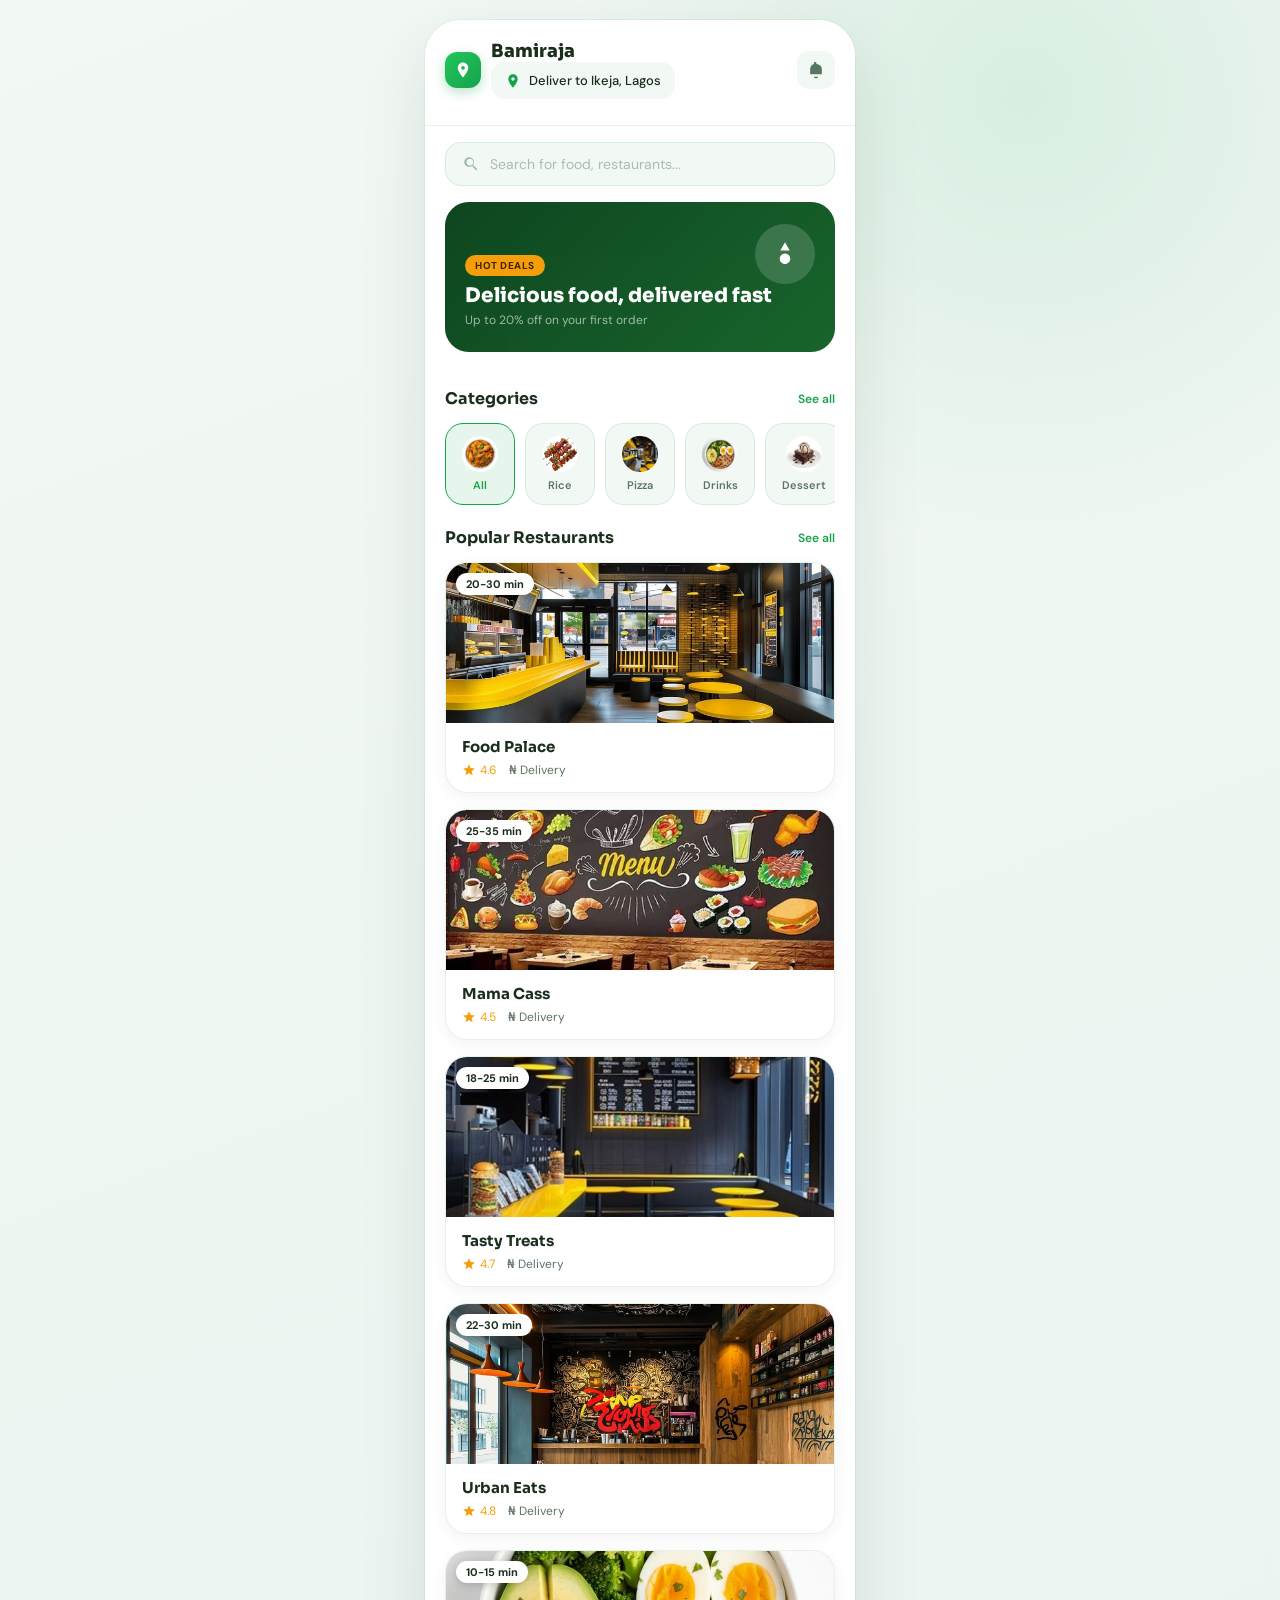
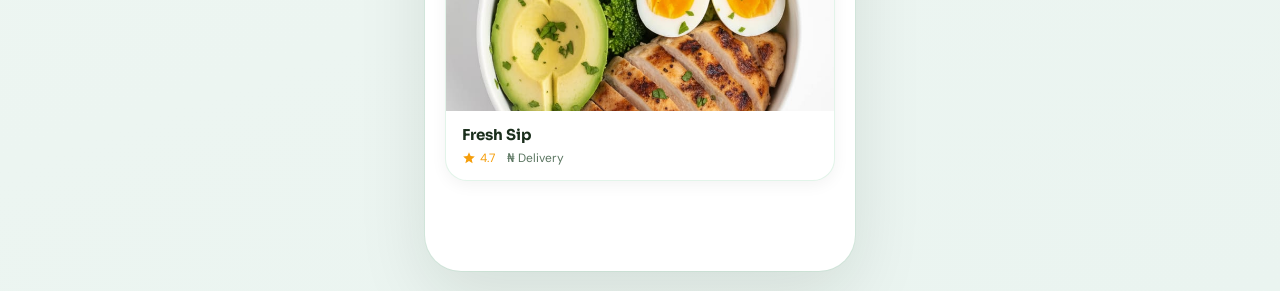
==== index.html @ b1824834 "Fix GitHub Pages setup" ====
﻿<!DOCTYPE html>
<html lang="en">
<head>
    <meta charset="UTF-8">
    <meta name="viewport" content="width=device-width, initial-scale=1.0">
    <title>Bamiraja - Delicious Food, Delivered Fast</title>
    <link href="https://fonts.googleapis.com/css2?family=DM+Sans:wght@400;500;700&family=Sora:wght@600;700;800&family=Material+Icons+Outlined&display=swap" rel="stylesheet">
    <link rel="stylesheet" href="customer.css">
</head>
<body>
    <div id="app-shell">

        <div id="page-home" class="page active">
            <header class="app-header">
                <div class="header-top">
                    <div class="header-logo">
                        <div class="logo-mark">
                            <svg viewBox="0 0 24 24" xmlns="http://www.w3.org/2000/svg"><path d="M12 2C8.13 2 5 5.13 5 9c0 5.25 7 13 7 13s7-7.75 7-13c0-3.87-3.13-7-7-7zm0 9.5c-1.38 0-2.5-1.12-2.5-2.5s1.12-2.5 2.5-2.5 2.5 1.12 2.5 2.5-1.12 2.5-2.5 2.5z"/></svg>
                        </div>
                        <div>
                            <div class="logo-name">Bamiraja</div>
                            <div class="location-bar">
                                <svg viewBox="0 0 24 24" xmlns="http://www.w3.org/2000/svg"><path d="M12 2C8.13 2 5 5.13 5 9c0 5.25 7 13 7 13s7-7.75 7-13c0-3.87-3.13-7-7-7zm0 9.5c-1.38 0-2.5-1.12-2.5-2.5s1.12-2.5 2.5-2.5 2.5 1.12 2.5 2.5-1.12 2.5-2.5 2.5z"/></svg>
                                <span>Deliver to Ikeja, Lagos</span>
                            </div>
                        </div>
                    </div>
                    <div class="header-actions">
                        <button class="icon-btn" aria-label="Notifications">
                            <svg viewBox="0 0 24 24" xmlns="http://www.w3.org/2000/svg"><path d="M19 17H5v-6c0-3.07 1.63-5.64 4.5-6.32V4a1.5 1.5 0 0 1 3 0v.68C17.37 5.36 19 7.92 19 11v6zM12 22a2.5 2.5 0 0 0 2.47-2H9.53A2.5 2.5 0 0 0 12 22z"/></svg>
                        </button>
                    </div>
                </div>
            </header>

            <div class="search-wrap">
                <div class="search-box">
                    <svg viewBox="0 0 24 24" xmlns="http://www.w3.org/2000/svg"><path d="M15.5 14h-.79l-.28-.27A6.471 6.471 0 0 0 16 9.5 6.5 6.5 0 1 0 9.5 16c1.61 0 3.09-.59 4.23-1.57l.27.28v.79l5 4.99L20.49 19l-4.99-5zm-6 0C8.01 14 6 11.99 6 9.5S8.01 5 10.5 5 15 7.01 15 9.5 12.99 14 10.5 14z"/></svg>
                    <input type="text" placeholder="Search for food, restaurants...">
                </div>
            </div>

            <section class="hero-banner">
                <div class="hero-banner-text">
                    <span class="badge">Hot deals</span>
                    <h3>Delicious food, delivered fast</h3>
                    <p>Up to 20% off on your first order</p>
                </div>
                <div class="hero-spot">
                    <svg viewBox="0 0 24 24" xmlns="http://www.w3.org/2000/svg"><path fill="currentColor" d="M12 2l4 7h-8l4-7zm0 9.5c-2.48 0-4.5 2.02-4.5 4.5s2.02 4.5 4.5 4.5 4.5-2.02 4.5-4.5-2.02-4.5-4.5-4.5z"/></svg>
                </div>
            </section>

            <section class="section">
                <div class="section-head">
                    <h4>Categories</h4>
                    <a href="#">See all</a>
                </div>
                <div class="cat-scroll">
                    <div class="cat-chip active" onclick="selectCategory('All')">
                        <img src="images/jollof%20rice.jpg" alt="All">
                        <span>All</span>
                    </div>
                    <div class="cat-chip" onclick="selectCategory('Rice')">
                        <img src="images/grills.jpg" alt="Rice">
                        <span>Rice</span>
                    </div>
                    <div class="cat-chip" onclick="selectCategory('Pizza')">
                        <img src="images/Food%20palace.jpg" alt="Pizza">
                        <span>Pizza</span>
                    </div>
                    <div class="cat-chip" onclick="selectCategory('Drinks')">
                        <img src="images/healthy%20bowls.jpg" alt="Drinks">
                        <span>Drinks</span>
                    </div>
                    <div class="cat-chip" onclick="selectCategory('Dessert')">
                        <img src="images/desserts.jpg" alt="Dessert">
                        <span>Dessert</span>
                    </div>
                </div>
            </section>

            <section class="section">
                <div class="section-head">
                    <h4>Popular Restaurants</h4>
                    <a href="#">See all</a>
                </div>
                <div class="restaurant-list">
                    <div class="restaurant-list-empty" style="display:none; padding:12px 0; color:#64748b;">No restaurants match this category right now.</div>
                    <article onclick="navigateTo('page-restaurant')" class="r-card" data-category="Rice">
                        <div class="r-card-img">
                            <img src="images/Food%20palace.jpg" alt="Food Palace">
                            <div class="r-card-badge">20-30 min</div>
                        </div>
                        <div class="r-card-body">
                            <h5>Food Palace</h5>
                            <div class="r-card-meta">
                                <div class="r-meta-item star">
                                    <svg viewBox="0 0 24 24" xmlns="http://www.w3.org/2000/svg"><path d="M12 17.27L18.18 21 16.54 13.97 22 9.24l-7.19-.61L12 2 9.19 8.63 2 9.24l5.46 4.73L5.82 21z"/></svg>
                                    4.6
                                </div>
                                <div class="r-meta-item">₦ Delivery</div>
                            </div>
                        </div>
                    </article>
                    <article onclick="navigateTo('page-restaurant')" class="r-card" data-category="Rice">
                        <div class="r-card-img">
                            <img src="images/mama%20kitchen.jpg" alt="Mama Cass">
                            <div class="r-card-badge">25-35 min</div>
                        </div>
                        <div class="r-card-body">
                            <h5>Mama Cass</h5>
                            <div class="r-card-meta">
                                <div class="r-meta-item star">
                                    <svg viewBox="0 0 24 24" xmlns="http://www.w3.org/2000/svg"><path d="M12 17.27L18.18 21 16.54 13.97 22 9.24l-7.19-.61L12 2 9.19 8.63 2 9.24l5.46 4.73L5.82 21z"/></svg>
                                    4.5
                                </div>
                                <div class="r-meta-item">₦ Delivery</div>
                            </div>
                        </div>
                    </article>
                    <article onclick="navigateTo('page-restaurant')" class="r-card" data-category="Pizza">
                        <div class="r-card-img">
                            <img src="images/resturant 1.jpg" alt="Tasty Treats">
                            <div class="r-card-badge">18-25 min</div>
                        </div>
                        <div class="r-card-body">
                            <h5>Tasty Treats</h5>
                            <div class="r-card-meta">
                                <div class="r-meta-item star">
                                    <svg viewBox="0 0 24 24" xmlns="http://www.w3.org/2000/svg"><path d="M12 17.27L18.18 21 16.54 13.97 22 9.24l-7.19-.61L12 2 9.19 8.63 2 9.24l5.46 4.73L5.82 21z"/></svg>
                                    4.7
                                </div>
                                <div class="r-meta-item">₦ Delivery</div>
                            </div>
                        </div>
                    </article>
                    <article onclick="navigateTo('page-restaurant')" class="r-card" data-category="Dessert">
                        <div class="r-card-img">
                            <img src="images/resturant 2.jpg" alt="Urban Eats">
                            <div class="r-card-badge">22-30 min</div>
                        </div>
                        <div class="r-card-body">
                            <h5>Urban Eats</h5>
                            <div class="r-card-meta">
                                <div class="r-meta-item star">
                                    <svg viewBox="0 0 24 24" xmlns="http://www.w3.org/2000/svg"><path d="M12 17.27L18.18 21 16.54 13.97 22 9.24l-7.19-.61L12 2 9.19 8.63 2 9.24l5.46 4.73L5.82 21z"/></svg>
                                    4.8
                                </div>
                                <div class="r-meta-item">₦ Delivery</div>
                            </div>
                        </div>
                    </article>
                    <article onclick="navigateTo('page-restaurant')" class="r-card" data-category="Drinks">
                        <div class="r-card-img">
                            <img src="images/healthy%20bowls.jpg" alt="Fresh Sip">
                            <div class="r-card-badge">10-15 min</div>
                        </div>
                        <div class="r-card-body">
                            <h5>Fresh Sip</h5>
                            <div class="r-card-meta">
                                <div class="r-meta-item star">
                                    <svg viewBox="0 0 24 24" xmlns="http://www.w3.org/2000/svg"><path d="M12 17.27L18.18 21 16.54 13.97 22 9.24l-7.19-.61L12 2 9.19 8.63 2 9.24l5.46 4.73L5.82 21z"/></svg>
                                    4.7
                                </div>
                                <div class="r-meta-item">₦ Delivery</div>
                            </div>
                        </div>
                    </article>
                </div>
            </section>
        </div>

        <div id="page-restaurant" class="page">
            <header class="app-header">
                <div class="header-top">
                    <button onclick="navigateTo('page-home')" class="icon-btn" aria-label="Back">
                        <svg viewBox="0 0 24 24" xmlns="http://www.w3.org/2000/svg"><path d="M20 11H7.83l5.59-5.59L12 4l-8 8 8 8 1.41-1.41L7.83 13H20v-2z"/></svg>
                    </button>
                    <div class="header-logo">
                        <div class="logo-name">Restaurant</div>
                    </div>
                    <button class="icon-btn" aria-label="Share">
                        <svg viewBox="0 0 24 24" xmlns="http://www.w3.org/2000/svg"><path d="M18 16.08c-.76 0-1.44.3-1.96.77L8.91 12.7c.05-.23.09-.46.09-.7s-.03-.47-.09-.7l7.05-4.11A2.99 2.99 0 0 0 18 7.92c1.66 0 3 1.34 3 3s-1.34 3-3 3zM6.5 6C5.67 6 5 6.67 5 7.5S5.67 9 6.5 9s1.5-.67 1.5-1.5S7.33 6 6.5 6zm11 12c-.83 0-1.5.67-1.5 1.5S16.67 21 17.5 21 19 20.33 19 19.5 18.33 18 17.5 18zM6.5 15C5.67 15 5 15.67 5 16.5S5.67 18 6.5 18 8 17.33 8 16.5 7.33 15 6.5 15z"/></svg>
                    </button>
                </div>
            </header>

            <section class="rest-hero">
                <img src="images/Food%20palace.jpg" alt="Food Palace">
                <div class="rest-hero-overlay">
                    <h2>Food Palace</h2>
                    <p>20-30 min • Delivery available</p>
                </div>
            </section>

            <div class="menu-section">
                <div class="section-head">
                    <h4>Menu</h4>
                    <a href="#">See all</a>
                </div>
                <div class="menu-item">
                    <img src="images/jollof%20rice.jpg" alt="Jollof Rice" class="menu-item-img">
                    <div class="menu-item-info">
                        <h5>Jollof Rice & Chicken</h5>
                        <p>Classic spicy rice with tender chicken.</p>
                        <div class="menu-item-footer">
                            <span class="menu-price">₦2,500</span>
                            <div class="qty-controls">
                                <button onclick="changeMenuQty('jollof-rice-chicken', 'Jollof Rice & Chicken', 2500, -1)" class="qty-btn">-</button>
                                <span id="qty-jollof-rice-chicken" class="qty-display">0</span>
                                <button onclick="changeMenuQty('jollof-rice-chicken', 'Jollof Rice & Chicken', 2500, 1)" class="qty-btn">+</button>
                            </div>
                        </div>
                    </div>
                </div>
                <div class="menu-item">
                    <img src="images/Grilled%20chicken.jpg" alt="Fried Rice" class="menu-item-img">
                    <div class="menu-item-info">
                        <h5>Fried Rice & Beef</h5>
                        <p>Savory rice with beef and mixed vegetables.</p>
                        <div class="menu-item-footer">
                            <span class="menu-price">₦2,800</span>
                            <div class="qty-controls">
                                <button onclick="changeMenuQty('fried-rice-beef', 'Fried Rice & Beef', 2800, -1)" class="qty-btn">-</button>
                                <span id="qty-fried-rice-beef" class="qty-display">0</span>
                                <button onclick="changeMenuQty('fried-rice-beef', 'Fried Rice & Beef', 2800, 1)" class="qty-btn">+</button>
                            </div>
                        </div>
                    </div>
                </div>
                <div class="menu-item">
                    <img src="images/healthy%20bowls.jpg" alt="Ofada Rice" class="menu-item-img">
                    <div class="menu-item-info">
                        <h5>Ofada Rice & Sauce</h5>
                        <p>Rich local rice served with spicy sauce.</p>
                        <div class="menu-item-footer">
                            <span class="menu-price">₦2,200</span>
                            <div class="qty-controls">
                                <button onclick="changeMenuQty('ofada-rice-sauce', 'Ofada Rice & Sauce', 2200, -1)" class="qty-btn">-</button>
                                <span id="qty-ofada-rice-sauce" class="qty-display">0</span>
                                <button onclick="changeMenuQty('ofada-rice-sauce', 'Ofada Rice & Sauce', 2200, 1)" class="qty-btn">+</button>
                            </div>
                        </div>
                    </div>
                </div>
            </div>

            <div id="basket-bar" class="basket-bar" style="display:none;" onclick="navigateTo('page-cart')">
                <div class="basket-bar-left">
                    <div class="basket-count-badge" id="basket-count">0</div>
                    <span>View Cart</span>
                </div>
                <strong id="basket-total">₦0</strong>
            </div>
        </div>

        <div id="page-cart" class="page">
            <header class="checkout-header">
                <button onclick="navigateTo('page-restaurant')" class="icon-btn" aria-label="Back">
                    <svg viewBox="0 0 24 24" xmlns="http://www.w3.org/2000/svg"><path d="M20 11H7.83l5.59-5.59L12 4l-8 8 8 8 1.41-1.41L7.83 13H20v-2z"/></svg>
                </button>
                <h3>My Cart</h3>
            </header>

            <section class="section">
                <div class="section-head">
                    <h4>Items in cart</h4>
                    <span id="cart-count" class="pill">0 items</span>
                </div>
                <div class="cart-list" id="cart-list">
                    <div class="cart-empty">
                        <p>Your cart is empty.</p>
                        <small>Add items from the menu to begin.</small>
                    </div>
                </div>
            </section>

            <section class="section">
                <div class="order-summary">
                    <div class="summary-row">
                        <span>Subtotal</span>
                        <span id="cart-subtotal">₦0</span>
                    </div>
                    <div class="summary-row">
                        <span>Delivery Fee</span>
                        <span>₦500</span>
                    </div>
                    <div class="summary-row total">
                        <span>Total</span>
                        <span id="cart-total">₦500</span>
                    </div>
                </div>
            </section>

            <button onclick="navigateTo('page-checkout')" class="basket-bar center-button">
                Checkout Now
            </button>
        </div>

        <div id="page-checkout" class="page">
            <header class="checkout-header">
                <button onclick="navigateTo('page-cart')" class="icon-btn" aria-label="Back">
                    <svg viewBox="0 0 24 24" xmlns="http://www.w3.org/2000/svg"><path d="M20 11H7.83l5.59-5.59L12 4l-8 8 8 8 1.41-1.41L7.83 13H20v-2z"/></svg>
                </button>
                <h3>Checkout</h3>
            </header>

            <section class="checkout-section">
                <div class="section-head">
                    <h4>Delivery Address</h4>
                    <a href="#">Change</a>
                </div>
                <div class="delivery-card">
                    <div class="delivery-card-icon">
                        <svg viewBox="0 0 24 24" xmlns="http://www.w3.org/2000/svg"><path d="M12 2C8.13 2 5 5.13 5 9c0 5.25 7 13 7 13s7-7.75 7-13c0-3.87-3.13-7-7-7zm0 9.5c-1.38 0-2.5-1.12-2.5-2.5s1.12-2.5 2.5-2.5 2.5 1.12 2.5 2.5-1.12 2.5-2.5 2.5z"/></svg>
                    </div>
                    <div class="delivery-card-text">
                        <h5>Home Address</h5>
                        <p>23, Allen Avenue, Ikeja,<br>Lagos State.</p>
                    </div>
                </div>
            </section>

            <section class="checkout-section">
                <div class="section-head">
                    <h4>Payment Method</h4>
                </div>
                <div class="payment-panel">
                    <article class="wallet-card customer-wallet-card">
                        <div class="wallet-card-head">
                            <div>
                                <p class="wallet-label">Bamiraja Wallet</p>
                                <strong id="customer-wallet-balance">₦12,450</strong>
                            </div>
                            <button id="wallet-visibility-btn" class="wallet-toggle-btn" type="button" onclick="toggleWalletVisibility()">Hide balance</button>
                        </div>
                        <p id="customer-wallet-status" class="wallet-note">Visible balance · tap to hide</p>
                        <span id="customer-wallet-badge" class="wallet-badge">Visible</span>
                        <ul id="customer-transaction-list" class="wallet-history-list"></ul>
                    </article>
                    <label class="payment-option featured">
                        <div>
                            <span class="material-icons-outlines">account_balance_wallet</span>
                            <div>
                                <span>Bamiraja Wallet</span>
                                <small id="wallet-payment-balance">₦12,450</small>
                            </div>
                        </div>
                        <input type="radio" name="payment" checked>
                    </label>
                    <label class="payment-option">
                        <div>
                            <span class="material-icons-outlines">credit_card</span>
                            <span>Debit / Credit Card</span>
                        </div>
                        <input type="radio" name="payment">
                    </label>
                    <label class="payment-option">
                        <div>
                            <span class="material-icons-outlines">payments</span>
                            <span>Cash on Delivery</span>
                        </div>
                        <input type="radio" name="payment">
                    </label>
                </div>
            </section>

            <section class="checkout-section">
                <div class="section-head">
                    <h4>Order Summary</h4>
                </div>
                <div class="order-summary">
                    <div class="summary-row">
                        <span>Subtotal</span>
                        <span id="summary-subtotal">₦0</span>
                    </div>
                    <div class="summary-row">
                        <span>Delivery Fee</span>
                        <span>₦500</span>
                    </div>
                    <div class="summary-row total">
                        <span>Total</span>
                        <span id="summary-total">₦500</span>
                    </div>
                </div>
            </section>

            <button onclick="navigateTo('page-track')" class="basket-bar center-button">
                Track Order
            </button>
        </div>

        <div id="page-track" class="page">
            <header class="app-header">
                <div class="header-top">
                    <button onclick="navigateTo('page-home')" class="icon-btn" aria-label="Close">
                        <svg viewBox="0 0 24 24" xmlns="http://www.w3.org/2000/svg"><path d="M19 6.41L17.59 5 12 10.59 6.41 5 5 6.41 10.59 12 5 17.59 6.41 19 12 13.41 17.59 19 19 17.59 13.41 12z"/></svg>
                    </button>
                    <div class="header-logo">
                        <div class="logo-name">Track Order</div>
                    </div>
                    <div class="header-actions"></div>
                </div>
            </header>

            <section class="section">
                <div class="bg-gray-50 delivery-card">
                    <div class="order-card-row">
                        <div>
                            <small>Order ID</small>
                            <h5>#BR12345678</h5>
                        </div>
                        <span class="pill">Dispatched</span>
                    </div>
                </div>
            </section>

            <section class="section">
                <div class="track-map">
                    <div class="track-map-overlay">
                        <div class="pulse-rider">
                            <span class="material-icons-outlines">moped</span>
                        </div>
                    </div>
                </div>
            </section>

            <section class="section">
                <div class="track-steps">
                    <div class="track-step done">
                        <div class="step-dot">
                            <svg viewBox="0 0 24 24" xmlns="http://www.w3.org/2000/svg"><path d="M9 16.17L4.83 12l-1.42 1.41L9 19 21 7l-1.41-1.41z"/></svg>
                        </div>
                        <div class="step-text">
                            <h5>Order Placed</h5>
                            <p>We have received your order</p>
                        </div>
                    </div>
                    <div class="track-step done">
                        <div class="step-dot">
                            <svg viewBox="0 0 24 24" xmlns="http://www.w3.org/2000/svg"><path d="M9 16.17L4.83 12l-1.42 1.41L9 19 21 7l-1.41-1.41z"/></svg>
                        </div>
                        <div class="step-text">
                            <h5>Confirmed</h5>
                            <p>Restaurant is preparing food</p>
                        </div>
                    </div>
                    <div class="track-step active">
                        <div class="step-dot">
                            <svg viewBox="0 0 24 24" xmlns="http://www.w3.org/2000/svg"><path d="M9 16.17L4.83 12l-1.42 1.41L9 19 21 7l-1.41-1.41z"/></svg>
                        </div>
                        <div class="step-text">
                            <h5>Dispatched</h5>
                            <p>Rider heading to your location</p>
                        </div>
                    </div>
                    <div class="track-step">
                        <div class="step-dot"></div>
                        <div class="step-text">
                            <h5>Delivered</h5>
                        </div>
                    </div>
                </div>
            </section>

            <button class="basket-bar center-button">
                Need Help?
            </button>
        </div>

    </div>

    <script src="customer.js"></script>
</body>
</html>
---- customer.css ----
:root {
      --green: #16a34a; --green-l: #22c55e; --green-soft: rgba(22,163,74,0.10);
      --gold: #f59e0b; --dark: #0c1a0e; --text: #1a2e1c; --muted: #5a7560;
      --surface: #ffffff; --bg: #f2f8f4; --border: rgba(22,163,74,0.12);
      --shadow: 0 24px 70px rgba(12,26,14,0.10);
    }
    *, *::before, *::after { box-sizing: border-box; margin: 0; padding: 0; }
    html, body { min-height: 100%; font-family: 'DM Sans', sans-serif; background: var(--bg); color: var(--text); }
    body { display: flex; justify-content: center; padding: 20px 14px; min-height: 100vh;
      background: radial-gradient(ellipse 60% 40% at 80% 5%, rgba(22,163,74,0.11) 0%, transparent 60%), linear-gradient(160deg, #f2f8f4 0%, #eaf4f0 100%); }

    #app-shell {
      width: min(100%, 430px); min-height: calc(100vh - 40px);
      background: var(--surface); border-radius: 36px; overflow: hidden;
      box-shadow: var(--shadow), 0 0 0 1px rgba(22,163,74,0.07);
      display: flex; flex-direction: column; position: relative;
    }

    .page { display: none; flex-direction: column; flex: 1; overflow-y: auto; padding-bottom: 90px; }
    .page.active { display: flex; }

    /* ─── HEADER ─── */
    .app-header {
      padding: 20px 20px 14px;
      background: white;
      position: sticky; top: 0; z-index: 20;
      border-bottom: 1px solid var(--border);
    }
    .header-top { display: flex; align-items: center; justify-content: space-between; margin-bottom: 12px; }
    .header-logo { display: flex; align-items: center; gap: 10px; }
    .logo-mark {
      width: 36px; height: 36px;
      background: linear-gradient(135deg, #22c55e, #16a34a);
      border-radius: 12px; display: flex; align-items: center; justify-content: center;
      box-shadow: 0 4px 12px rgba(22,163,74,0.3);
    }
    .logo-mark svg { width: 18px; height: 18px; fill: white; }
    .logo-name { font-family: 'Sora', sans-serif; font-weight: 800; font-size: 18px; color: var(--text); }
    .header-actions { display: flex; align-items: center; gap: 8px; }
    .icon-btn {
      width: 38px; height: 38px; border: none; background: var(--bg);
      border-radius: 12px; cursor: pointer; display: flex; align-items: center; justify-content: center;
      color: var(--muted); transition: background 0.2s;
    }
    .icon-btn:hover { background: var(--green-soft); color: var(--green); }
    .icon-btn svg { width: 20px; height: 20px; fill: currentColor; }
    .notif-dot {
      position: relative;
    }
    .notif-dot::after {
      content: ''; position: absolute; top: 6px; right: 6px;
      width: 8px; height: 8px; background: #ef4444; border-radius: 50%; border: 2px solid white;
    }

    .location-bar {
      display: flex; align-items: center; gap: 8px;
      background: var(--bg); border-radius: 14px; padding: 10px 14px;
    }
    .location-bar svg { width: 16px; height: 16px; fill: var(--green); flex-shrink: 0; }
    .location-bar span { font-size: 13px; font-weight: 500; color: var(--text); flex: 1; }
    .location-bar small { font-size: 11px; color: var(--muted); }

    /* ─── SEARCH ─── */
    .search-wrap { padding: 16px 20px 0; }
    .search-box {
      display: flex; align-items: center; gap: 10px;
      background: var(--bg); border: 1.5px solid var(--border);
      border-radius: 16px; padding: 12px 16px;
    }
    .search-box svg { width: 18px; height: 18px; fill: #9cbbad; flex-shrink: 0; }
    .search-box input {
      background: none; border: none; outline: none; flex: 1;
      font-family: 'DM Sans', sans-serif; font-size: 14px; color: var(--text);
    }
    .search-box input::placeholder { color: #aabdb3; }

    /* ─── HERO BANNER ─── */
    .hero-banner {
      margin: 16px 20px;
      background: linear-gradient(135deg, #0c1f0e, #1a4a20);
      border-radius: 24px; padding: 24px 20px;
      position: relative; overflow: hidden;
      min-height: 150px; display: flex; align-items: flex-end;
    }
    .hero-banner::before {
      content: '';
      position: absolute; inset: 0;
      background-image: url('data:image/svg+xml,%3Csvg xmlns=%22http://www.w3.org/2000/svg%22 viewBox=%220 0 2 2%22%3E%3Crect width=%222%22 height=%222%22 fill=%22%2316a34a%22/%3E%3C/svg%3E');
      background-size: cover; background-position: center;
      opacity: 0.30;
    }
    .hero-banner-text { position: relative; z-index: 1; }
    .hero-spot {
      position: absolute; top: 22px; right: 20px;
      width: 60px; height: 60px;
      border-radius: 50%; background: rgba(255,255,255,0.16);
      display: flex; align-items: center; justify-content: center;
      color: white; z-index: 1;
    }
    .hero-spot svg { width: 28px; height: 28px; }
    .hero-banner .badge {
      display: inline-block; background: var(--gold);
      color: #422006; font-size: 10px; font-weight: 700;
      padding: 4px 10px; border-radius: 100px; margin-bottom: 8px;
      text-transform: uppercase; letter-spacing: 0.5px;
    }
    .hero-banner h3 { font-family: 'Sora', sans-serif; font-size: 20px; font-weight: 800; color: white; line-height: 1.2; }
    .hero-banner p { font-size: 12px; color: rgba(255,255,255,0.6); margin-top: 4px; }

    /* ─── SECTION ─── */
    .section { padding: 20px 20px 0; }
    .section-head { display: flex; align-items: center; justify-content: space-between; margin-bottom: 14px; }
    .section-head h4 { font-family: 'Sora', sans-serif; font-weight: 700; font-size: 16px; }
    .section-head a { font-size: 12px; font-weight: 600; color: var(--green); text-decoration: none; }

    /* ─── CATEGORY CHIPS ─── */
    .cat-scroll { display: flex; gap: 10px; overflow-x: auto; scrollbar-width: none; padding-bottom: 2px; }
    .cat-scroll::-webkit-scrollbar { display: none; }
    .cat-chip {
      flex-shrink: 0; display: flex; flex-direction: column; align-items: center; gap: 6px;
      padding: 12px 16px; background: var(--bg); border: 1.5px solid var(--border);
      border-radius: 18px; cursor: pointer; transition: all 0.2s;
    }
    .cat-chip.active { background: var(--green-soft); border-color: var(--green); }
    .cat-chip img { width: 36px; height: 36px; border-radius: 50%; object-fit: cover; }
    .cat-chip span { font-size: 11px; font-weight: 600; color: var(--muted); white-space: nowrap; }
    .cat-chip.active span { color: var(--green); }

    /* ─── RESTAURANT CARDS ─── */
    .restaurant-list { display: flex; flex-direction: column; gap: 16px; }
    .r-card {
      background: white; border: 1px solid var(--border); border-radius: 22px;
      overflow: hidden; cursor: pointer; transition: transform 0.2s, box-shadow 0.2s;
      box-shadow: 0 4px 16px rgba(12,26,14,0.05);
    }
    .r-card:hover { transform: translateY(-2px); box-shadow: 0 12px 32px rgba(12,26,14,0.10); }
    .r-card-img { position: relative; height: 160px; overflow: hidden; }
    .r-card-img img { width: 100%; height: 100%; object-fit: cover; }
    .r-card-badge {
      position: absolute; top: 10px; left: 10px;
      background: white; border-radius: 100px; padding: 4px 10px;
      font-size: 11px; font-weight: 700; color: var(--text);
      box-shadow: 0 2px 8px rgba(0,0,0,0.15);
    }
    .r-card-fav {
      position: absolute; top: 10px; right: 10px;
      width: 32px; height: 32px; background: white; border-radius: 50%;
      display: flex; align-items: center; justify-content: center;
      box-shadow: 0 2px 8px rgba(0,0,0,0.15);
    }
    .r-card-fav svg { width: 16px; height: 16px; fill: #ef4444; }
    .r-card-body { padding: 14px 16px; }
    .r-card-body h5 { font-family: 'Sora', sans-serif; font-weight: 700; font-size: 15px; margin-bottom: 6px; }
    .r-card-meta { display: flex; align-items: center; gap: 12px; flex-wrap: wrap; }
    .r-meta-item { display: flex; align-items: center; gap: 4px; font-size: 12px; color: var(--muted); }
    .r-meta-item svg { width: 14px; height: 14px; fill: currentColor; }
    .r-meta-item.star { color: var(--gold); }

    /* ─── RESTAURANT DETAIL PAGE ─── */
    .rest-hero { position: relative; height: 220px; overflow: hidden; }
    .rest-hero img { width: 100%; height: 100%; object-fit: cover; }
    .rest-hero-overlay {
      position: absolute; inset: 0;
      background: linear-gradient(to top, rgba(12,26,14,0.75) 30%, transparent 100%);
      display: flex; flex-direction: column; justify-content: flex-end; padding: 20px;
    }
    .rest-hero-overlay h2 { font-family: 'Sora', sans-serif; font-weight: 800; font-size: 22px; color: white; }
    .rest-hero-overlay p { font-size: 13px; color: rgba(255,255,255,0.7); margin-top: 4px; }

    .back-float {
      position: absolute; top: 14px; left: 14px; z-index: 5;
      width: 38px; height: 38px; background: white; border-radius: 12px;
      border: none; cursor: pointer; display: flex; align-items: center; justify-content: center;
      box-shadow: 0 4px 12px rgba(0,0,0,0.15);
    }
    .back-float svg { width: 20px; height: 20px; fill: var(--text); }

    .menu-section { padding: 16px 20px 0; }
    .menu-item {
      display: flex; gap: 12px; padding: 14px 0;
      border-bottom: 1px solid var(--border);
    }
    .menu-item:last-child { border-bottom: none; }
    .menu-item-img { width: 80px; height: 80px; border-radius: 16px; object-fit: cover; flex-shrink: 0; }
    .menu-item-info { flex: 1; }
    .menu-item-info h5 { font-family: 'Sora', sans-serif; font-weight: 700; font-size: 14px; }
    .menu-item-info p { font-size: 12px; color: var(--muted); margin: 4px 0 8px; line-height: 1.5; }
    .menu-item-footer { display: flex; align-items: center; justify-content: space-between; }
    .menu-price { font-family: 'Sora', sans-serif; font-weight: 700; font-size: 15px; color: var(--text); }
    .add-btn {
      width: 34px; height: 34px; background: var(--green); border: none; border-radius: 10px;
      cursor: pointer; display: flex; align-items: center; justify-content: center;
      box-shadow: 0 4px 12px rgba(22,163,74,0.3); transition: transform 0.2s;
    }
    .add-btn:hover { transform: scale(1.1); }
    .add-btn svg { width: 18px; height: 18px; fill: white; }

    .qty-controls {
      display: flex; align-items: center; gap: 10px;
      background: var(--bg); border: 1px solid var(--border);
      border-radius: 14px; padding: 4px 6px;
    }
    .qty-btn {
      width: 32px; height: 32px; border: none; border-radius: 12px;
      background: var(--green); color: white; font-size: 18px; font-weight: 700;
      cursor: pointer; display: grid; place-items: center;
      transition: transform 0.2s, background 0.2s;
    }
    .qty-btn:hover { transform: scale(1.03); background: #13a34a; }
    .qty-display {
      min-width: 26px; text-align: center; font-family: 'Sora', sans-serif;
      font-weight: 700; color: var(--text);
    }

    /* ─── BASKET BAR ─── */
    .basket-bar {
      margin: 16px 20px;
      background: linear-gradient(135deg, #16a34a, #22c55e);
      border-radius: 18px; padding: 14px 16px;
      display: flex; align-items: center; justify-content: space-between;
      cursor: pointer; box-shadow: 0 6px 24px rgba(22,163,74,0.35);
      transition: transform 0.2s;
    }
    .basket-bar:hover { transform: translateY(-2px); }
    .basket-bar-left { display: flex; align-items: center; gap: 10px; }
    .basket-count-badge {
      background: rgba(255,255,255,0.25); color: white;
      font-weight: 700; font-size: 12px;
      width: 26px; height: 26px; border-radius: 8px;
      display: flex; align-items: center; justify-content: center;
    }
    .basket-bar span { color: white; font-weight: 600; font-size: 14px; }
    .basket-bar strong { color: white; font-family: 'Sora', sans-serif; font-weight: 700; font-size: 14px; }

    .cart-list { min-height: 180px; display: flex; flex-direction: column; gap: 14px; }
    .cart-empty { background: var(--bg); border: 1.5px dashed var(--border); border-radius: 20px; padding: 28px 20px; text-align: center; color: var(--muted); }
    .cart-empty p { margin-bottom: 8px; font-weight: 700; }
    .cart-item { display: flex; align-items: center; justify-content: space-between; gap: 12px; background: white; border-radius: 20px; border: 1px solid var(--border); padding: 14px; }
    .cart-item-info { flex: 1; }
    .cart-item-info h5 { font-family: 'Sora', sans-serif; font-size: 14px; font-weight: 700; margin-bottom: 4px; }
    .cart-item-info p { font-size: 12px; color: var(--muted); }

    /* ─── CHECKOUT PAGE ─── */
    .checkout-header {
      padding: 20px 20px 16px;
      background: white; border-bottom: 1px solid var(--border);
      display: flex; align-items: center; gap: 12px;
    }
    .checkout-header h3 { font-family: 'Sora', sans-serif; font-weight: 700; font-size: 18px; }

    .checkout-section { padding: 16px 20px 0; }
    .checkout-section h4 { font-family: 'Sora', sans-serif; font-weight: 700; font-size: 14px; color: var(--muted); text-transform: uppercase; letter-spacing: 0.5px; margin-bottom: 12px; }

    .delivery-card {
      background: var(--bg); border: 1.5px solid var(--border); border-radius: 18px;
      padding: 16px; display: flex; align-items: flex-start; gap: 12px;
    }
    .delivery-card-icon {
      width: 40px; height: 40px; background: var(--green-soft); border-radius: 12px;
      display: flex; align-items: center; justify-content: center; flex-shrink: 0;
    }
    .delivery-card-icon svg { width: 20px; height: 20px; fill: var(--green); }
    .delivery-card-text h5 { font-weight: 600; font-size: 14px; }
    .delivery-card-text p { font-size: 12px; color: var(--muted); margin-top: 3px; }
    .order-card-row {
      display: flex; align-items: center; justify-content: space-between;
      width: 100%; gap: 12px;
    }

    .payment-panel {
      display: flex; flex-direction: column; gap: 12px;
      background: var(--bg); border: 1.5px solid var(--border);
      border-radius: 18px; padding: 16px;
    }
    .payment-option {
      display: flex; align-items: center; justify-content: space-between;
      border: 1px solid transparent; border-radius: 18px; padding: 14px;
      cursor: pointer; transition: border-color 0.2s, background 0.2s;
      background: white;
    }
    .payment-option div { display: flex; align-items: center; gap: 12px; }
    .payment-option span.material-icons-outlines { font-size: 24px; color: var(--green); }
    .payment-option small { display: block; font-size: 12px; color: var(--muted); }
    .payment-option input { accent-color: var(--green); }
    .payment-option.featured { background: rgba(22,163,74,0.08); border-color: rgba(22,163,74,0.24); }

    .wallet-card { background: linear-gradient(135deg, #f0fff7, #eff6ff); border: 1px solid rgba(22,163,74,0.16); border-radius: 18px; padding: 14px; margin-bottom: 10px; }
    .customer-wallet-card { margin-bottom: 12px; }
    .wallet-card-head { display:flex; justify-content:space-between; align-items:flex-start; gap:10px; }
    .wallet-label { text-transform: uppercase; letter-spacing: 0.16em; font-size: 10px; color: #047857; font-weight: 700; }
    .wallet-card strong { display:block; font-size: 1.35rem; color: #052e16; margin-top: 4px; }
    .wallet-toggle-btn { border: none; border-radius: 999px; background: #dcfce7; color: #166534; padding: 7px 10px; font-size: 11px; font-weight: 700; cursor: pointer; }
    .wallet-note { color: #14532d; font-size: 12px; margin-top: 6px; }
    .wallet-badge { display:inline-flex; margin-top:8px; padding:4px 8px; border-radius:999px; background: rgba(22,163,74,0.12); color: #166534; font-size: 11px; font-weight: 700; }
    .wallet-history-list { list-style:none; display:flex; flex-direction:column; gap:6px; margin-top:10px; }
    .wallet-history-item { display:flex; justify-content:space-between; align-items:center; gap:8px; background: rgba(255,255,255,0.8); border:1px solid rgba(22,163,74,0.12); border-radius: 12px; padding: 8px 10px; font-size: 12px; color: var(--text); }
    .wallet-history-item strong.positive { color: #15803d; }
    .wallet-history-item strong.negative { color: #b91c1c; }

    .bg-gray-50 { background: #f8fafc; }

    .center-button {
      margin: 20px;
      width: calc(100% - 40px);
      padding: 16px 0;
      background: linear-gradient(135deg, #16a34a, #22c55e);
      color: white;
      border: none;
      border-radius: 18px;
      font-family: 'Sora', sans-serif;
      font-weight: 700;
      cursor: pointer;
      box-shadow: 0 6px 18px rgba(22,163,74,0.25);
    }

    .pill {
      display: inline-flex; align-items: center; justify-content: center;
      padding: 6px 12px; border-radius: 999px;
      background: rgba(22,163,74,0.12); color: var(--green);
      font-size: 12px; font-weight: 700;
    }

    .order-summary { background: var(--bg); border-radius: 18px; padding: 16px; }
    .summary-row { display: flex; justify-content: space-between; padding: 8px 0; font-size: 14px; }
    .summary-row:not(:last-child) { border-bottom: 1px solid var(--border); }
    .summary-row.total { font-family: 'Sora', sans-serif; font-weight: 700; font-size: 16px; }

    .pay-btn {
      margin: 16px 20px 0;
      width: calc(100% - 40px); padding: 16px;
      background: linear-gradient(135deg, #22c55e, #16a34a);
      color: white; border: none; border-radius: 18px;
      font-family: 'Sora', sans-serif; font-weight: 700; font-size: 15px;
      cursor: pointer; box-shadow: 0 6px 20px rgba(22,163,74,0.3);
      transition: transform 0.2s;
    }
    .pay-btn:hover { transform: translateY(-2px); }

    /* ─── TRACKING PAGE ─── */
    .track-map {
      height: 240px; background: linear-gradient(135deg, #e8f5ea, #d1fae5);
      position: relative; overflow: hidden;
    }
    .track-map img { width: 100%; height: 100%; object-fit: cover; opacity: 0.4; }
    .track-map-overlay { position: absolute; inset: 0; display: flex; align-items: center; justify-content: center; }
    .pulse-rider {
      width: 48px; height: 48px; background: var(--green); border-radius: 50%;
      display: flex; align-items: center; justify-content: center;
      box-shadow: 0 0 0 0 rgba(22,163,74,0.4);
      animation: pulse-green 2s infinite;
    }
    @keyframes pulse-green {
      0% { box-shadow: 0 0 0 0 rgba(22,163,74,0.4); }
      70% { box-shadow: 0 0 0 20px rgba(22,163,74,0); }
      100% { box-shadow: 0 0 0 0 rgba(22,163,74,0); }
    }
    .pulse-rider svg { width: 24px; height: 24px; fill: white; }

    .track-info { padding: 20px; }
    .track-status { font-family: 'Sora', sans-serif; font-weight: 700; font-size: 20px; margin-bottom: 6px; }
    .track-sub { font-size: 13px; color: var(--muted); margin-bottom: 20px; }

    .track-steps { display: flex; flex-direction: column; gap: 0; }
    .track-step { display: flex; gap: 12px; align-items: flex-start; padding-bottom: 20px; position: relative; }
    .track-step:not(:last-child)::after {
      content: ''; position: absolute; left: 14px; top: 30px;
      width: 2px; height: calc(100% - 10px); background: var(--border);
    }
    .track-step.done::after { background: var(--green); }
    .step-dot {
      width: 28px; height: 28px; border-radius: 50%; flex-shrink: 0;
      display: flex; align-items: center; justify-content: center;
      background: var(--bg); border: 2px solid var(--border);
    }
    .track-step.done .step-dot { background: var(--green); border-color: var(--green); }
    .track-step.active .step-dot { background: var(--gold); border-color: var(--gold); }
    .step-dot svg { width: 14px; height: 14px; fill: white; }
    .step-text h5 { font-weight: 600; font-size: 14px; }
    .step-text p { font-size: 12px; color: var(--muted); }

    .rider-card {
      margin: 0 20px 16px;
      background: var(--bg); border: 1.5px solid var(--border); border-radius: 20px;
      padding: 14px 16px; display: flex; align-items: center; gap: 12px;
    }
    .rider-avatar { width: 46px; height: 46px; border-radius: 50%; object-fit: cover; border: 2px solid var(--green); }
    .rider-info { flex: 1; }
    .rider-info h5 { font-weight: 700; font-size: 14px; }
    .rider-info p { font-size: 12px; color: var(--muted); }
    .call-btn {
      width: 40px; height: 40px; background: var(--green-soft); border: none; border-radius: 12px;
      cursor: pointer; display: flex; align-items: center; justify-content: center;
    }
    .call-btn svg { width: 18px; height: 18px; fill: var(--green); }

    /* ─── BOTTOM NAV ─── */
    #bottom-bar {
      position: absolute; bottom: 0; left: 0; right: 0; z-index: 30;
      background: rgba(255,255,255,0.98); backdrop-filter: blur(12px);
      border-top: 1px solid var(--border);
      padding: 10px 20px 14px;
      display: flex; justify-content: space-around;
    }
    .nav-btn {
      display: flex; flex-direction: column; align-items: center; gap: 4px;
      background: none; border: none; cursor: pointer; padding: 6px 12px;
      color: #a0b8a8; font-size: 10px; font-weight: 600;
      transition: color 0.2s;
    }
    .nav-btn svg { width: 22px; height: 22px; fill: currentColor; }
    .nav-btn.active { color: var(--green); }
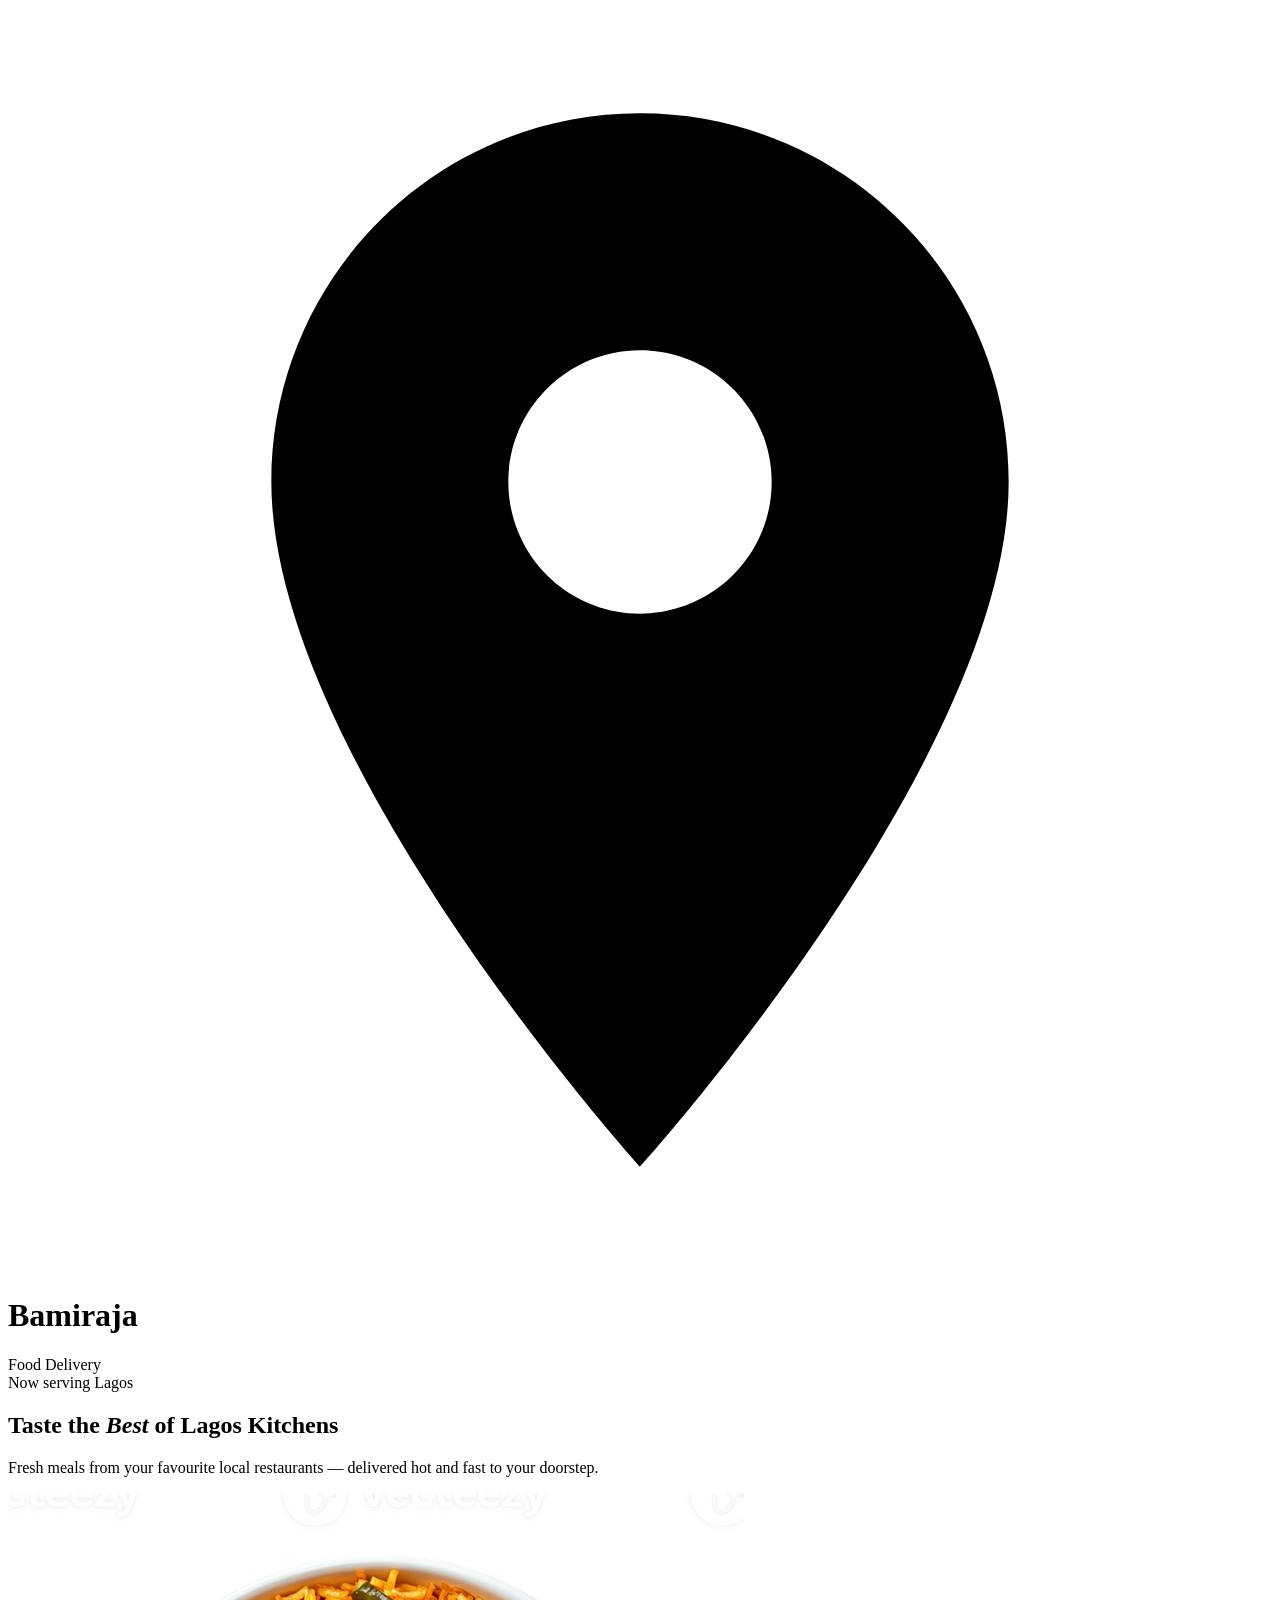
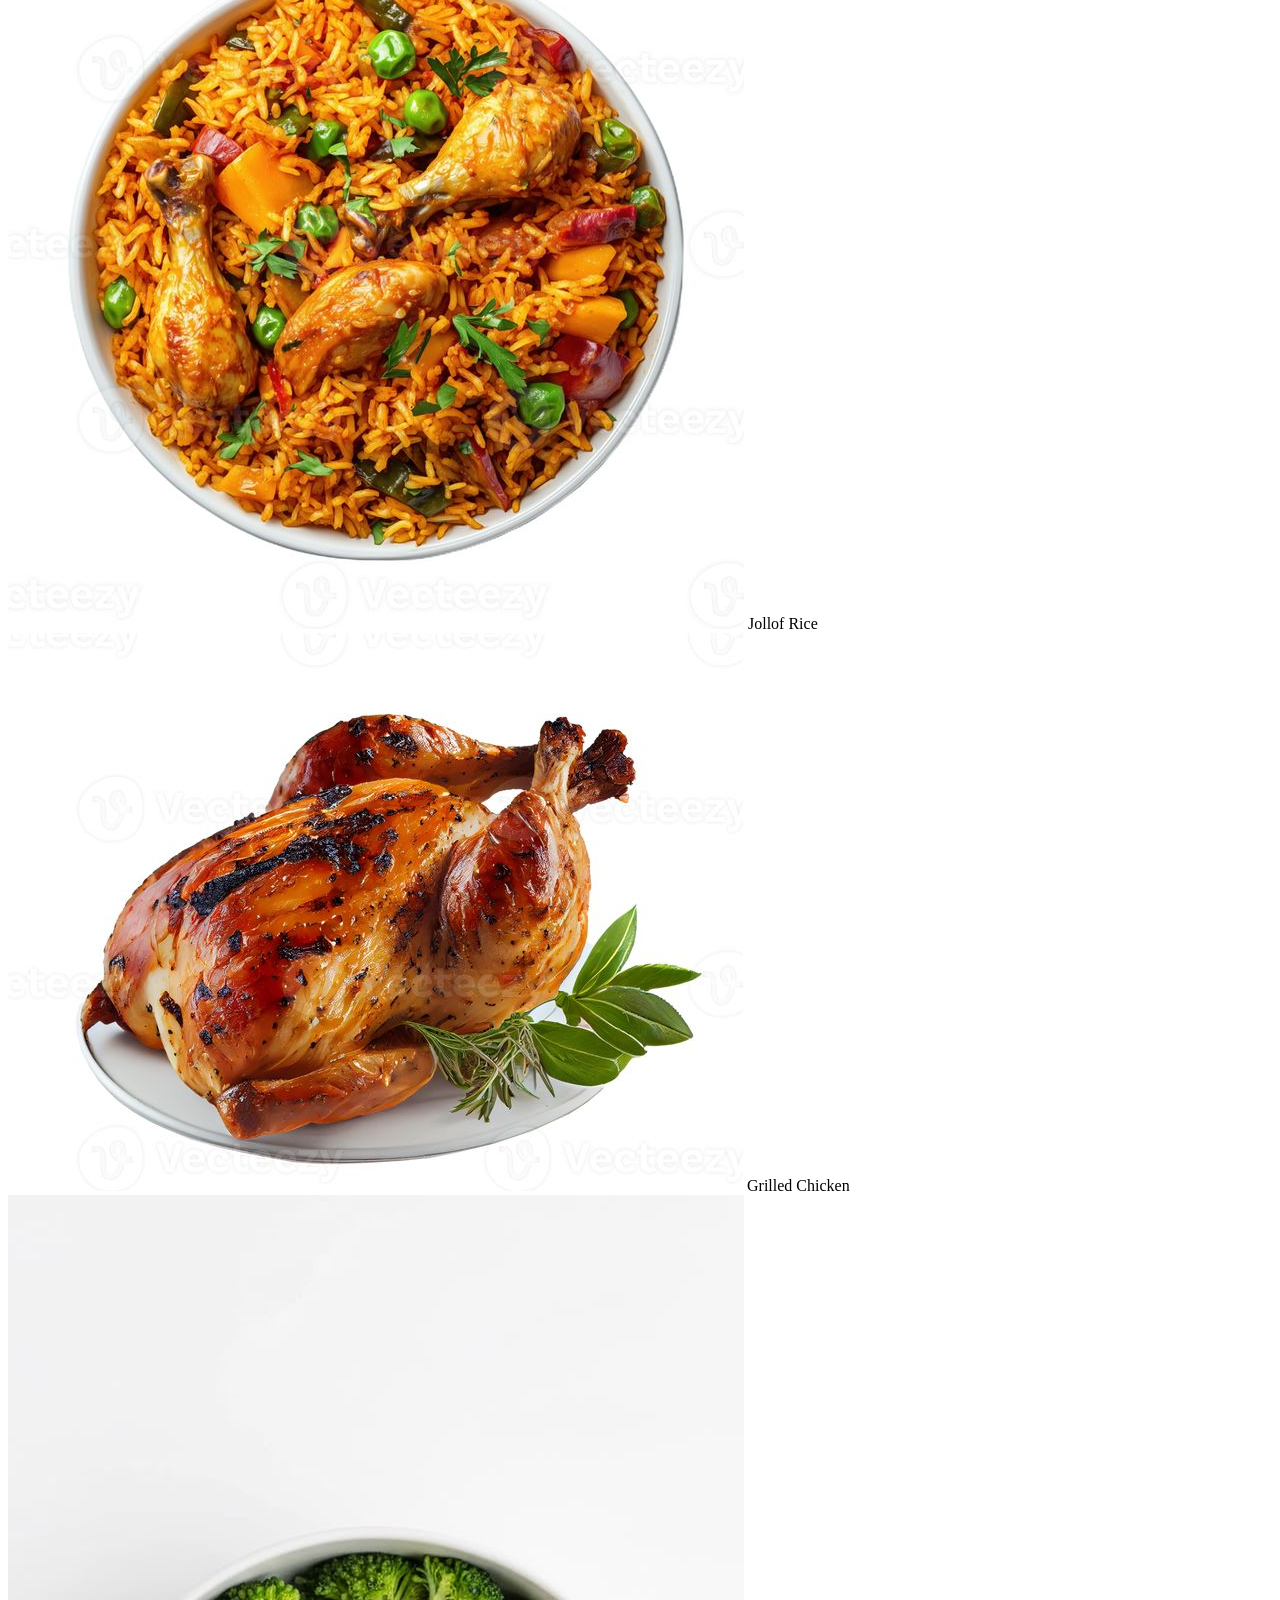
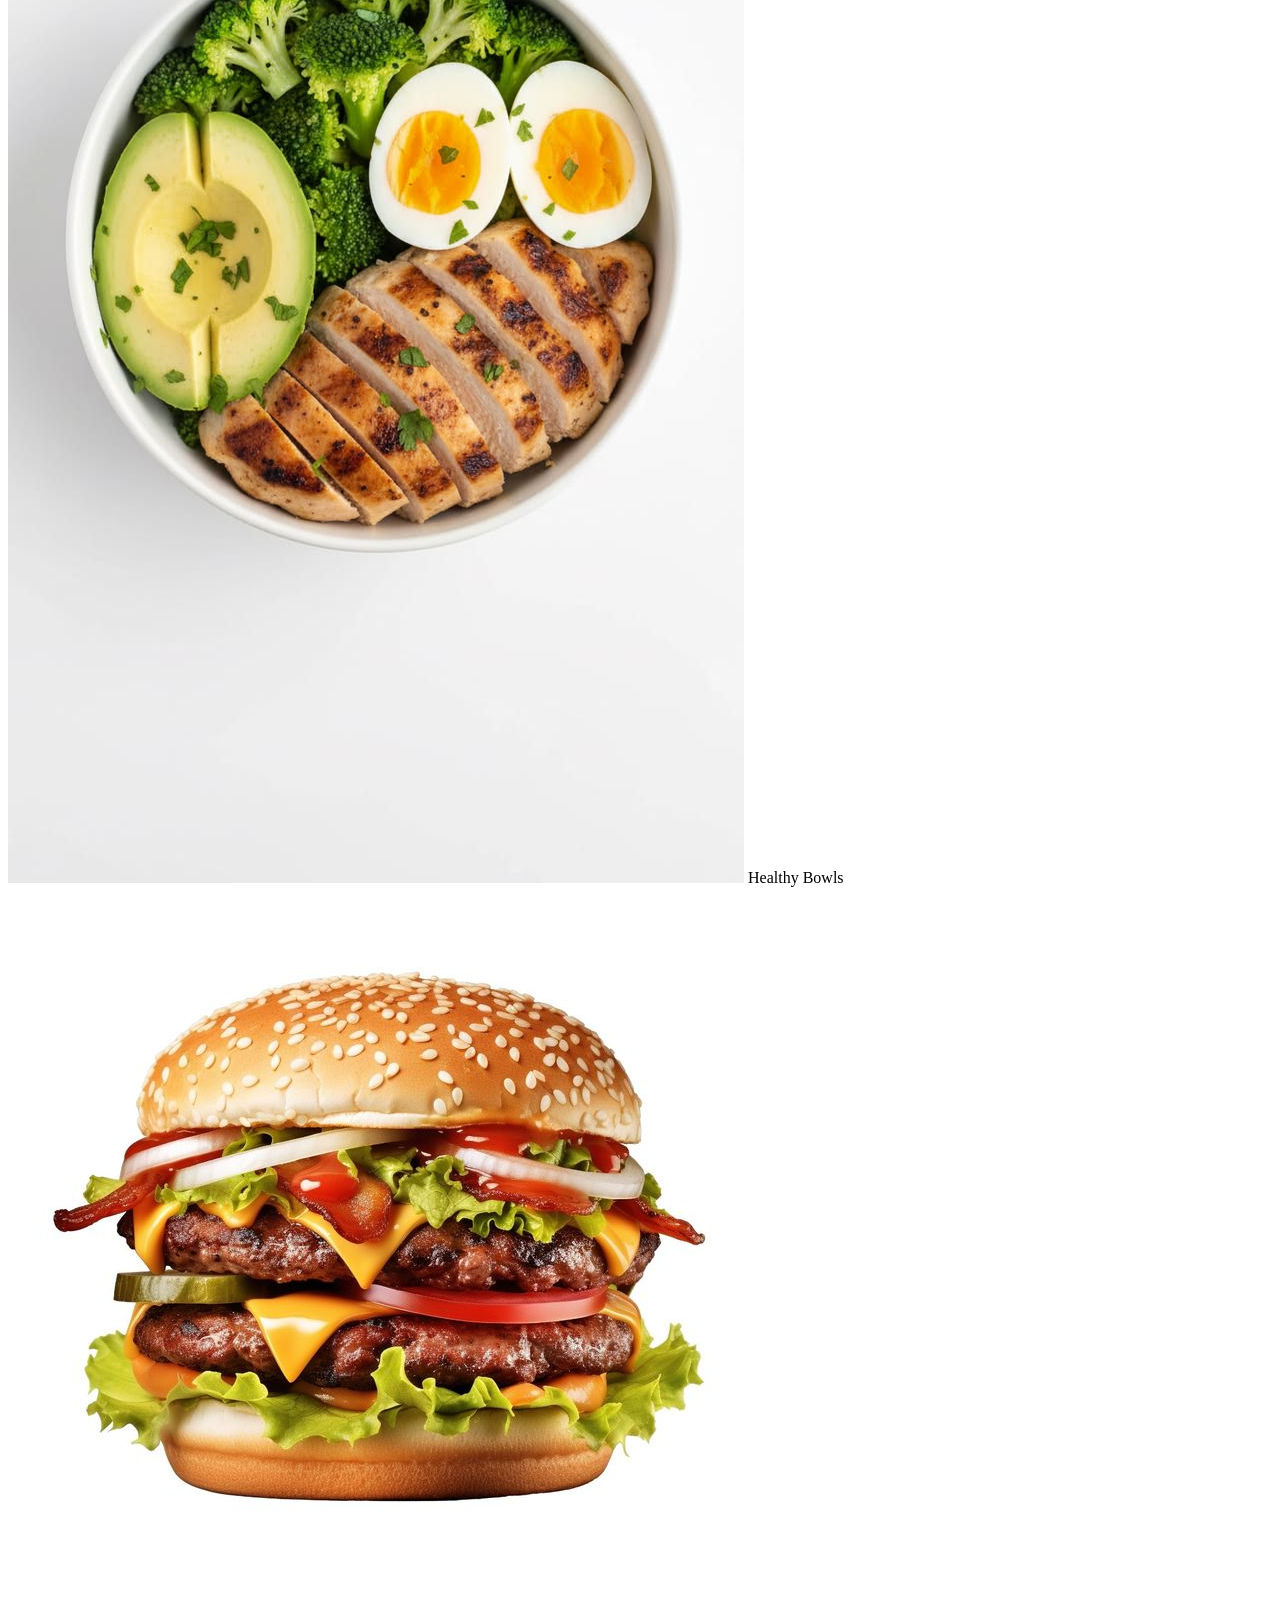
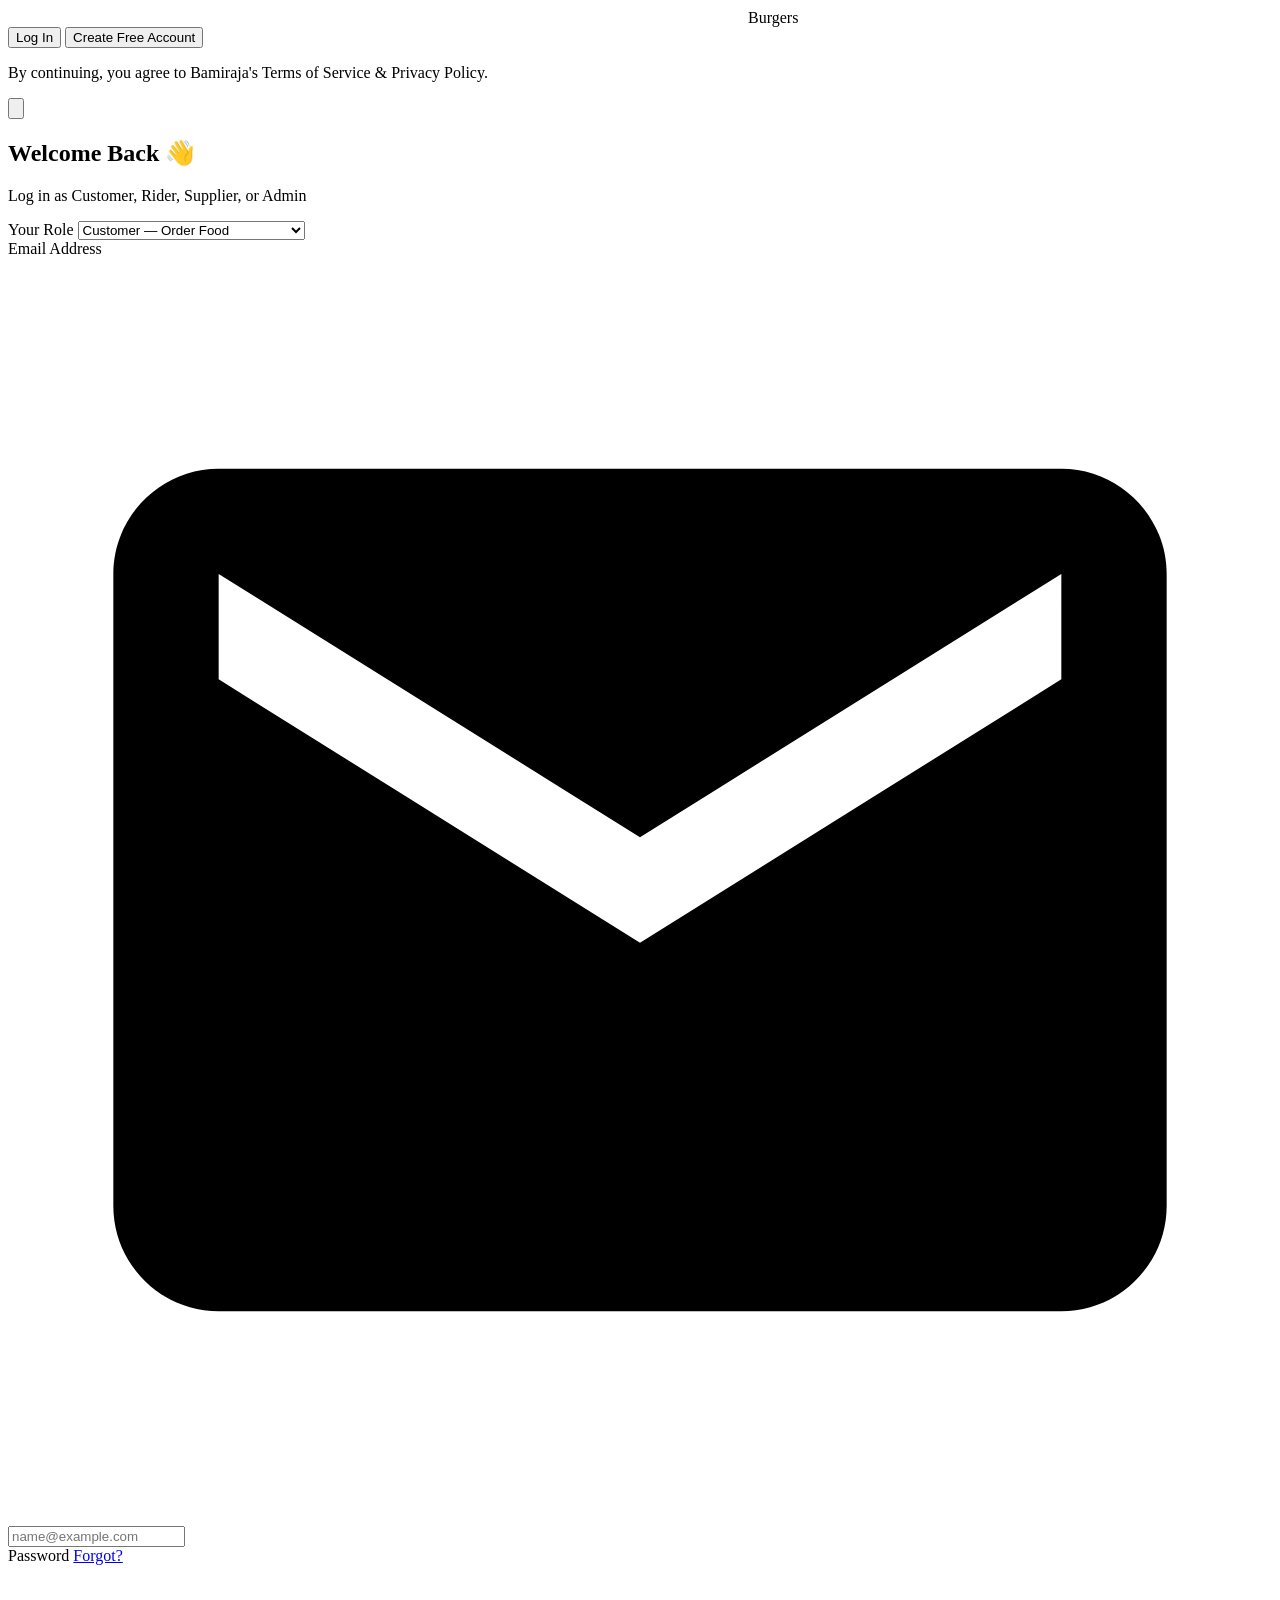
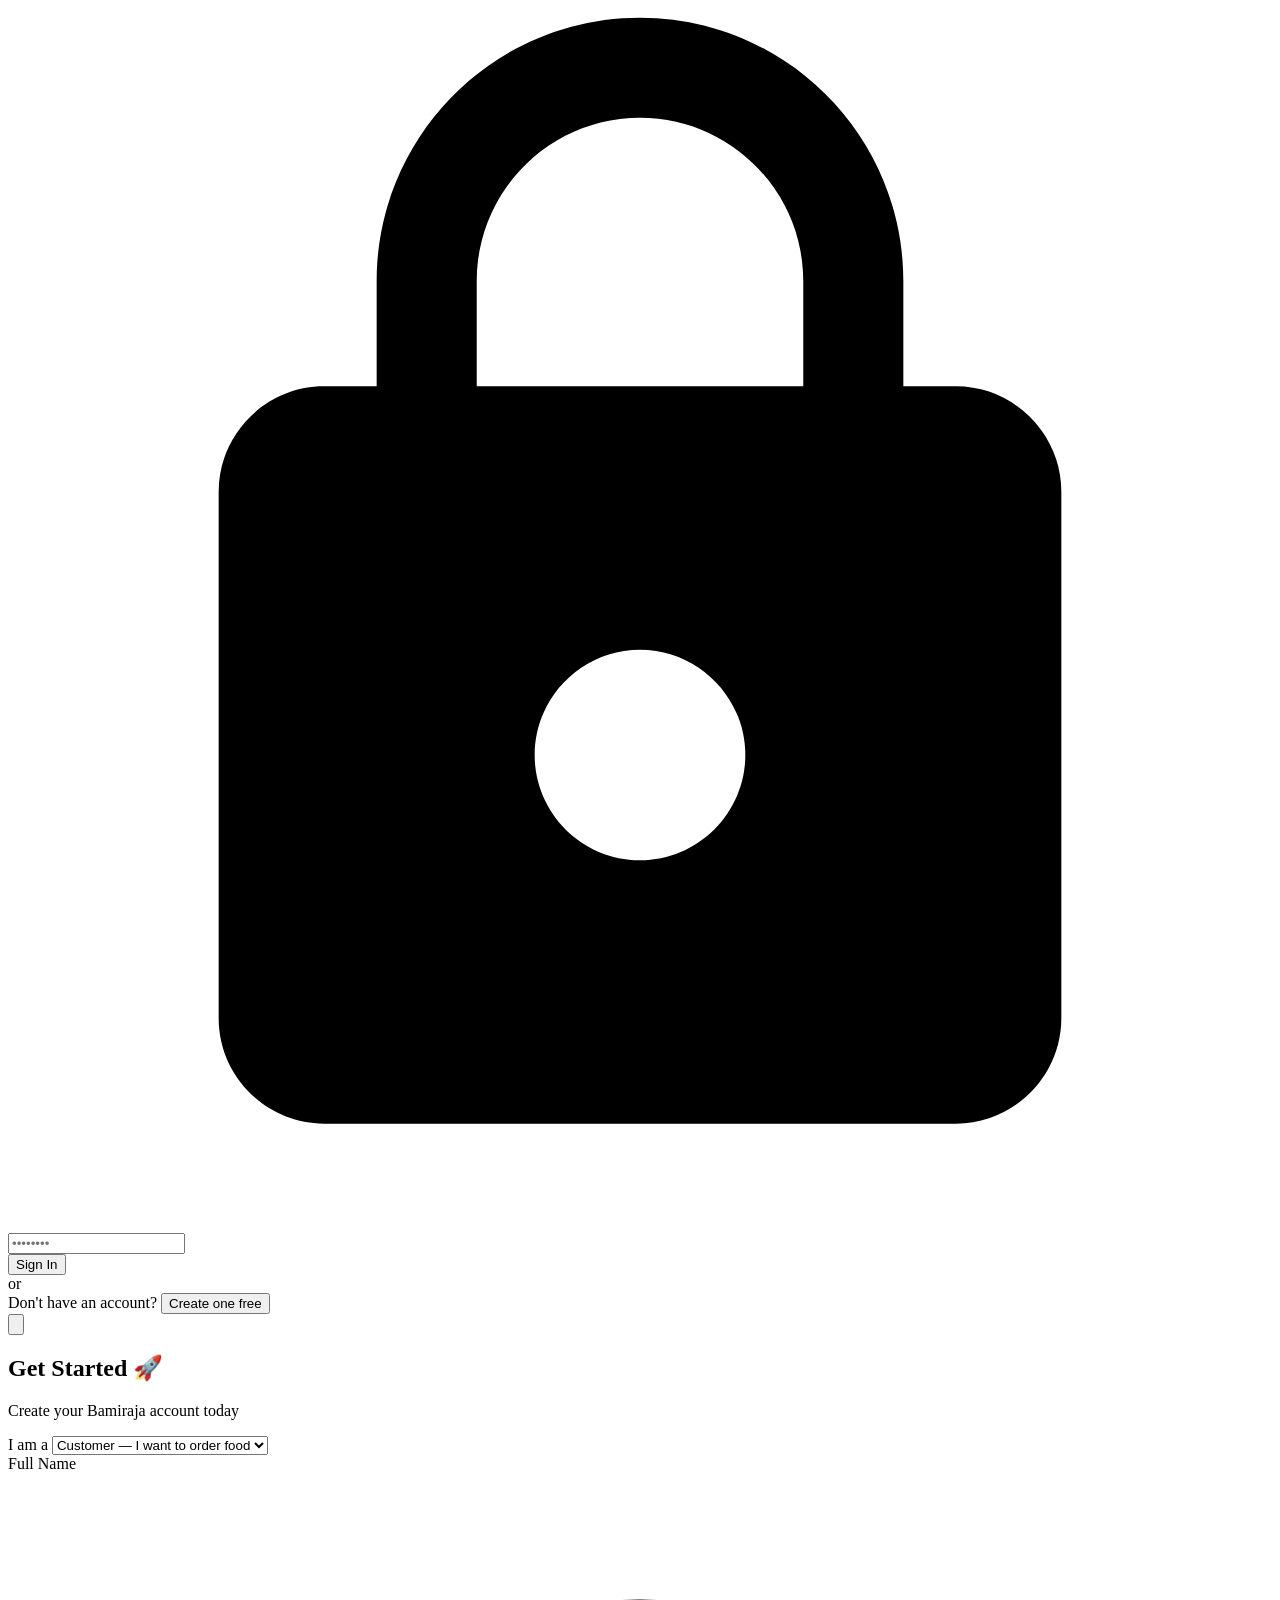
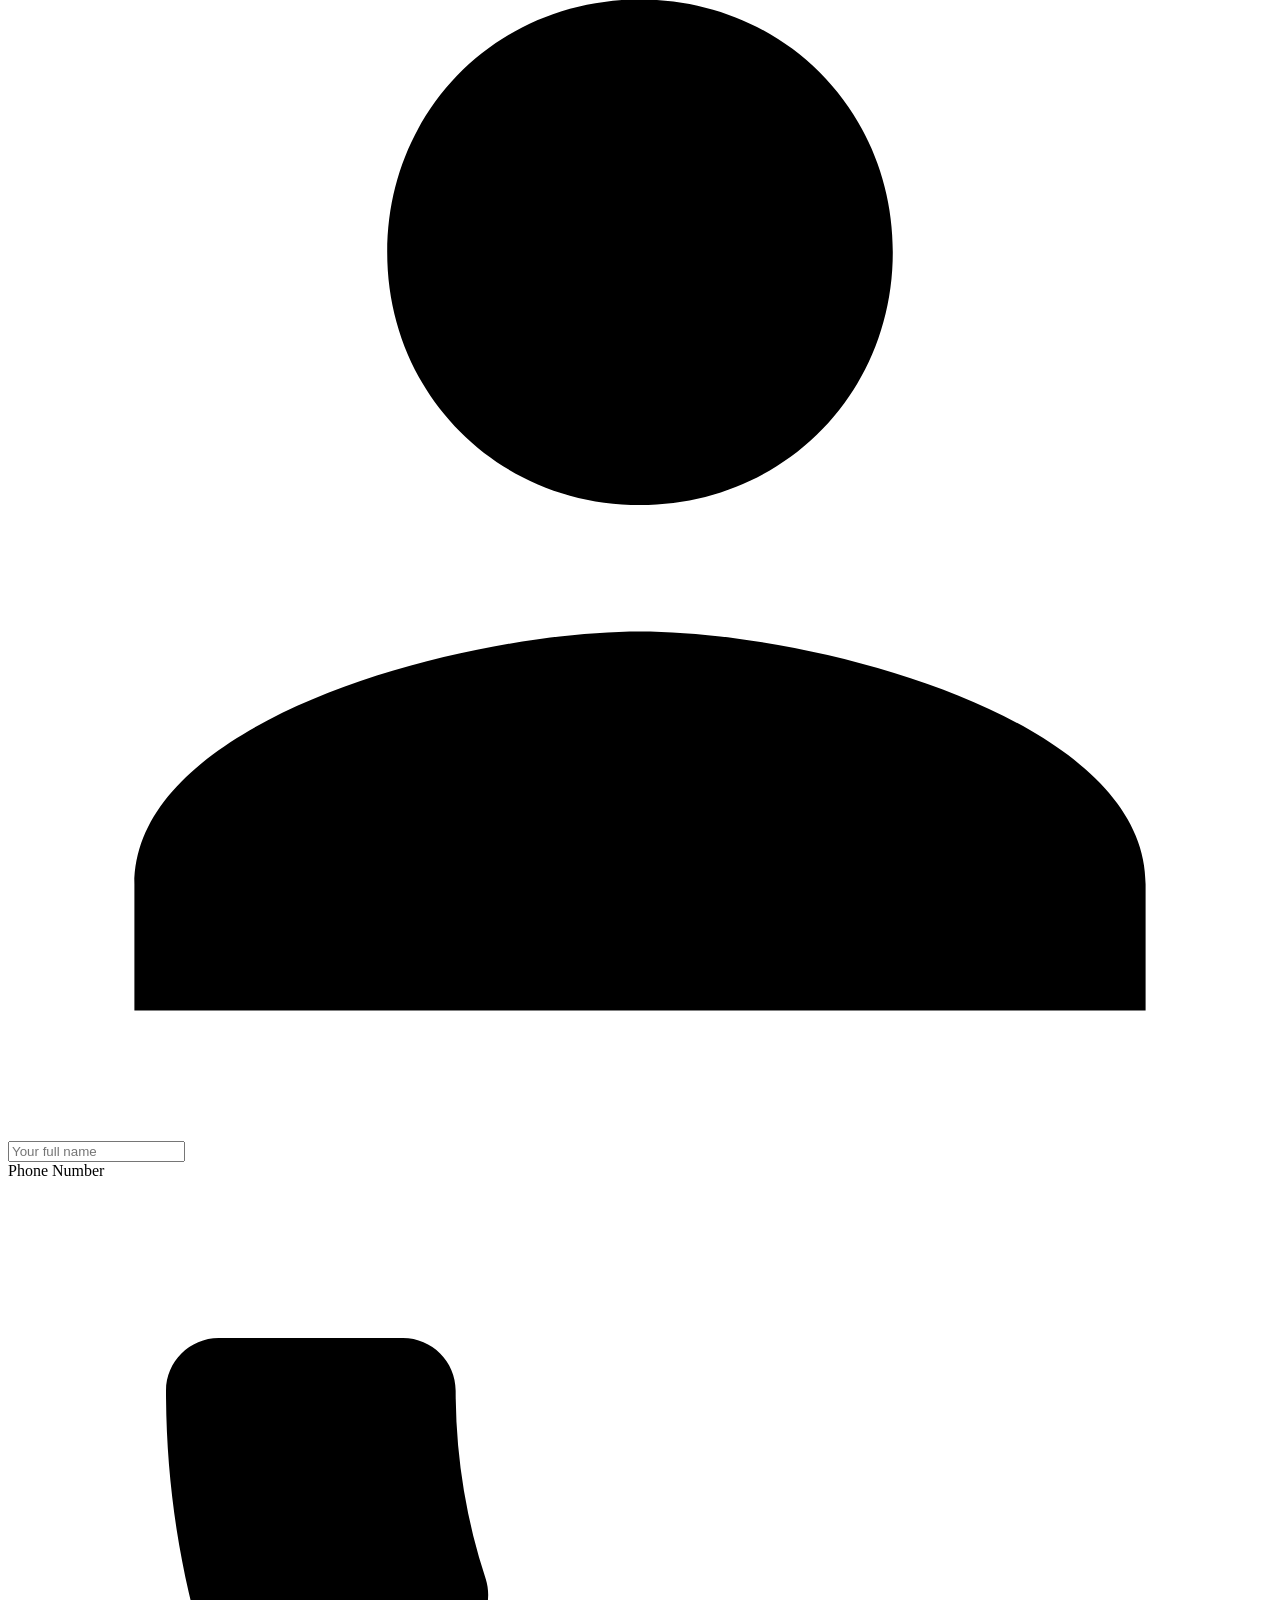
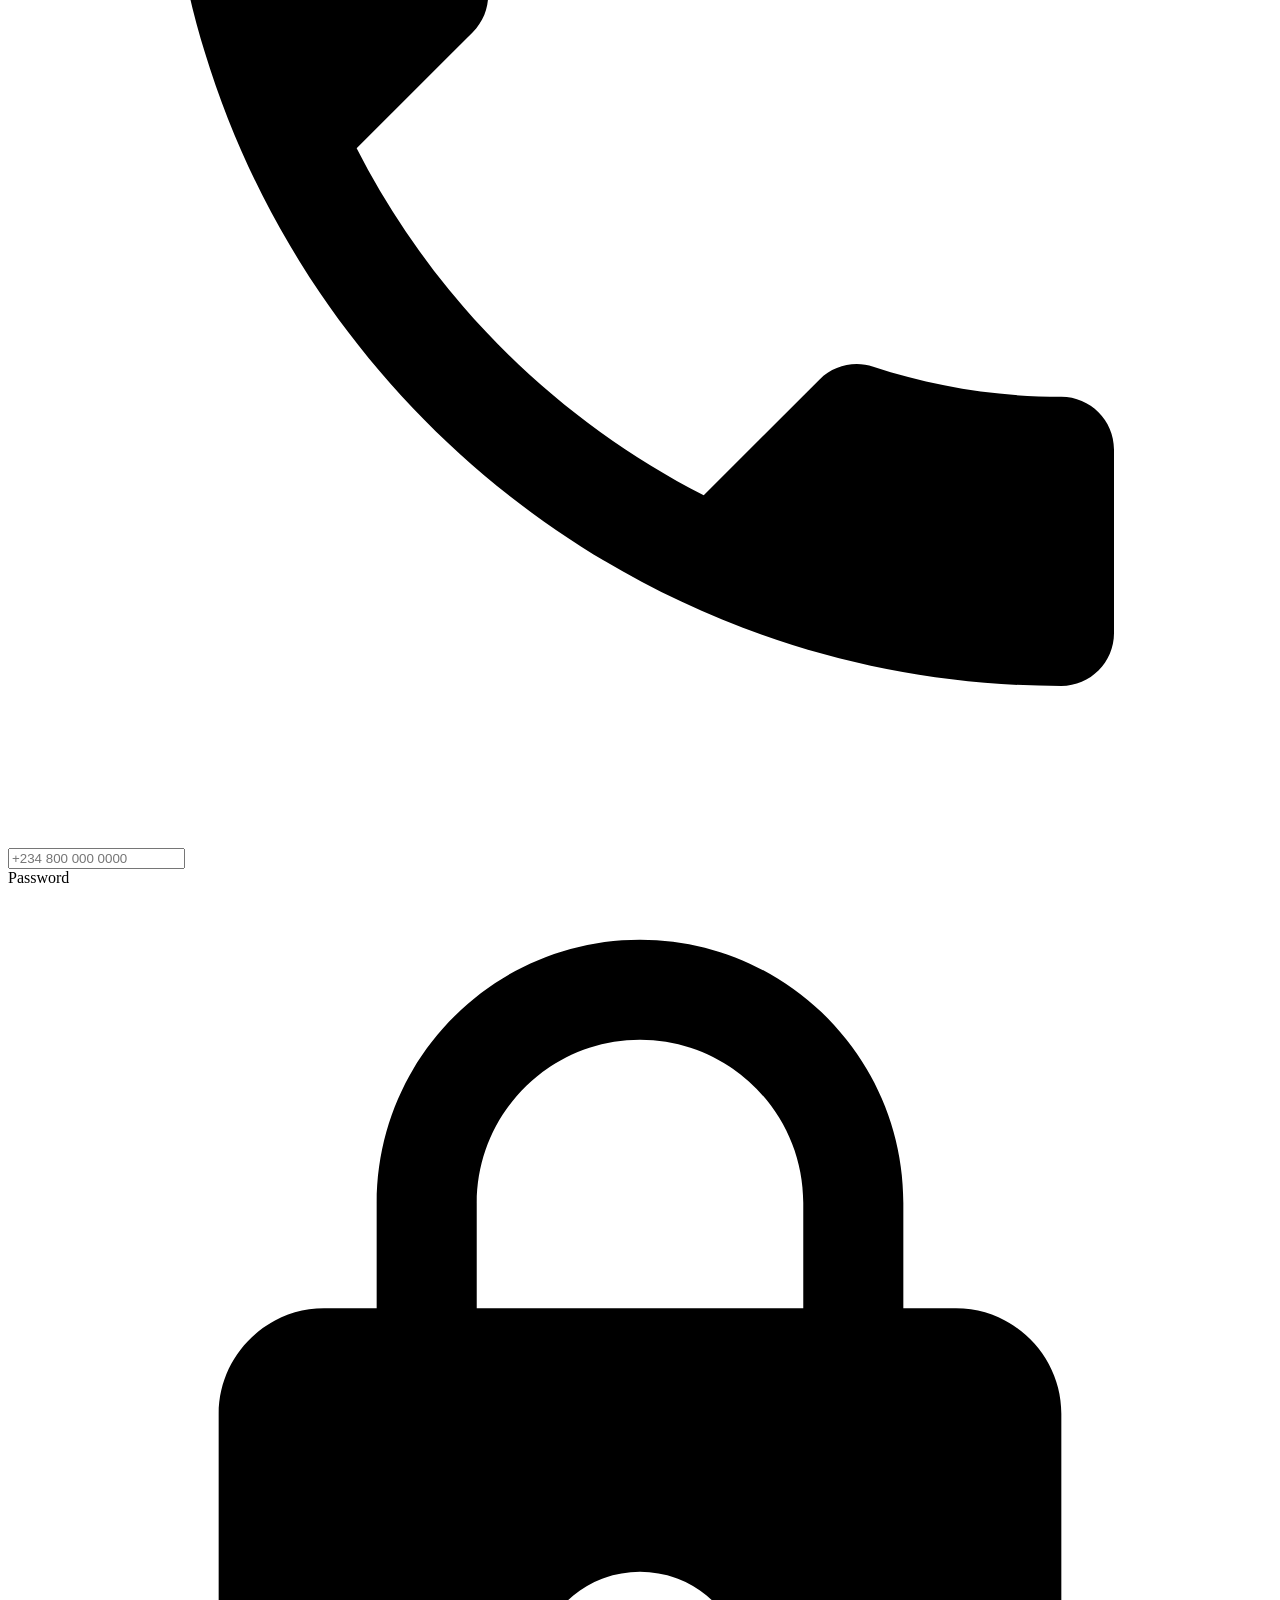
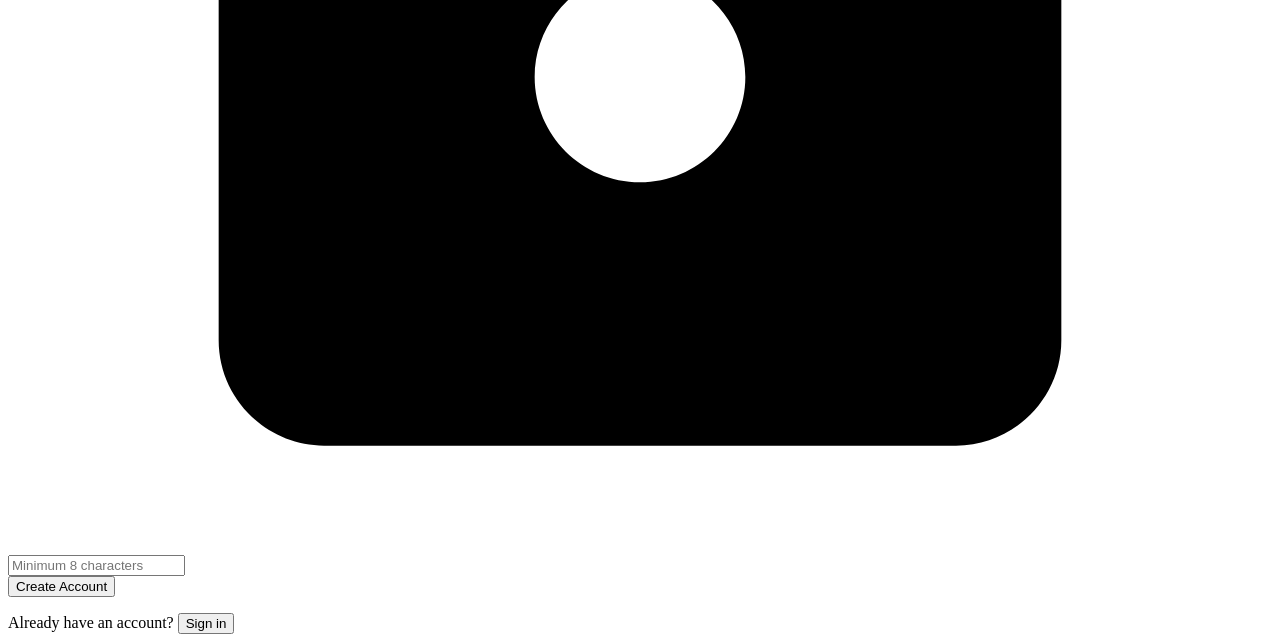
==== commit ee2d0f16: "update website" ====
--- a/index.html
+++ b/index.html
@@ -1,476 +1,172 @@
-﻿<!DOCTYPE html>
+<!DOCTYPE html>
 <html lang="en">
 <head>
-    <meta charset="UTF-8">
-    <meta name="viewport" content="width=device-width, initial-scale=1.0">
-    <title>Bamiraja - Delicious Food, Delivered Fast</title>
-    <link href="https://fonts.googleapis.com/css2?family=DM+Sans:wght@400;500;700&family=Sora:wght@600;700;800&family=Material+Icons+Outlined&display=swap" rel="stylesheet">
-    <link rel="stylesheet" href="customer.css">
+  <meta charset="UTF-8">
+  <meta name="viewport" content="width=device-width, initial-scale=1.0">
+  <title>Bamiraja — Fresh Food, Fast Delivery</title>
+  <link href="https://fonts.googleapis.com/css2?family=Sora:wght@300;400;500;600;700;800&family=DM+Sans:wght@400;500;600&display=swap" rel="stylesheet">
+  <link rel="stylesheet" href="welcome.css">
 </head>
 <body>
-    <div id="app-shell">
+  <div id="app-shell">
 
-        <div id="page-home" class="page active">
-            <header class="app-header">
-                <div class="header-top">
-                    <div class="header-logo">
-                        <div class="logo-mark">
-                            <svg viewBox="0 0 24 24" xmlns="http://www.w3.org/2000/svg"><path d="M12 2C8.13 2 5 5.13 5 9c0 5.25 7 13 7 13s7-7.75 7-13c0-3.87-3.13-7-7-7zm0 9.5c-1.38 0-2.5-1.12-2.5-2.5s1.12-2.5 2.5-2.5 2.5 1.12 2.5 2.5-1.12 2.5-2.5 2.5z"/></svg>
-                        </div>
-                        <div>
-                            <div class="logo-name">Bamiraja</div>
-                            <div class="location-bar">
-                                <svg viewBox="0 0 24 24" xmlns="http://www.w3.org/2000/svg"><path d="M12 2C8.13 2 5 5.13 5 9c0 5.25 7 13 7 13s7-7.75 7-13c0-3.87-3.13-7-7-7zm0 9.5c-1.38 0-2.5-1.12-2.5-2.5s1.12-2.5 2.5-2.5 2.5 1.12 2.5 2.5-1.12 2.5-2.5 2.5z"/></svg>
-                                <span>Deliver to Ikeja, Lagos</span>
-                            </div>
-                        </div>
-                    </div>
-                    <div class="header-actions">
-                        <button class="icon-btn" aria-label="Notifications">
-                            <svg viewBox="0 0 24 24" xmlns="http://www.w3.org/2000/svg"><path d="M19 17H5v-6c0-3.07 1.63-5.64 4.5-6.32V4a1.5 1.5 0 0 1 3 0v.68C17.37 5.36 19 7.92 19 11v6zM12 22a2.5 2.5 0 0 0 2.47-2H9.53A2.5 2.5 0 0 0 12 22z"/></svg>
-                        </button>
-                    </div>
-                </div>
-            </header>
-
-            <div class="search-wrap">
-                <div class="search-box">
-                    <svg viewBox="0 0 24 24" xmlns="http://www.w3.org/2000/svg"><path d="M15.5 14h-.79l-.28-.27A6.471 6.471 0 0 0 16 9.5 6.5 6.5 0 1 0 9.5 16c1.61 0 3.09-.59 4.23-1.57l.27.28v.79l5 4.99L20.49 19l-4.99-5zm-6 0C8.01 14 6 11.99 6 9.5S8.01 5 10.5 5 15 7.01 15 9.5 12.99 14 10.5 14z"/></svg>
-                    <input type="text" placeholder="Search for food, restaurants...">
-                </div>
-            </div>
-
-            <section class="hero-banner">
-                <div class="hero-banner-text">
-                    <span class="badge">Hot deals</span>
-                    <h3>Delicious food, delivered fast</h3>
-                    <p>Up to 20% off on your first order</p>
-                </div>
-                <div class="hero-spot">
-                    <svg viewBox="0 0 24 24" xmlns="http://www.w3.org/2000/svg"><path fill="currentColor" d="M12 2l4 7h-8l4-7zm0 9.5c-2.48 0-4.5 2.02-4.5 4.5s2.02 4.5 4.5 4.5 4.5-2.02 4.5-4.5-2.02-4.5-4.5-4.5z"/></svg>
-                </div>
-            </section>
-
-            <section class="section">
-                <div class="section-head">
-                    <h4>Categories</h4>
-                    <a href="#">See all</a>
-                </div>
-                <div class="cat-scroll">
-                    <div class="cat-chip active" onclick="selectCategory('All')">
-                        <img src="images/jollof%20rice.jpg" alt="All">
-                        <span>All</span>
-                    </div>
-                    <div class="cat-chip" onclick="selectCategory('Rice')">
-                        <img src="images/grills.jpg" alt="Rice">
-                        <span>Rice</span>
-                    </div>
-                    <div class="cat-chip" onclick="selectCategory('Pizza')">
-                        <img src="images/Food%20palace.jpg" alt="Pizza">
-                        <span>Pizza</span>
-                    </div>
-                    <div class="cat-chip" onclick="selectCategory('Drinks')">
-                        <img src="images/healthy%20bowls.jpg" alt="Drinks">
-                        <span>Drinks</span>
-                    </div>
-                    <div class="cat-chip" onclick="selectCategory('Dessert')">
-                        <img src="images/desserts.jpg" alt="Dessert">
-                        <span>Dessert</span>
-                    </div>
-                </div>
-            </section>
-
-            <section class="section">
-                <div class="section-head">
-                    <h4>Popular Restaurants</h4>
-                    <a href="#">See all</a>
-                </div>
-                <div class="restaurant-list">
-                    <div class="restaurant-list-empty" style="display:none; padding:12px 0; color:#64748b;">No restaurants match this category right now.</div>
-                    <article onclick="navigateTo('page-restaurant')" class="r-card" data-category="Rice">
-                        <div class="r-card-img">
-                            <img src="images/Food%20palace.jpg" alt="Food Palace">
-                            <div class="r-card-badge">20-30 min</div>
-                        </div>
-                        <div class="r-card-body">
-                            <h5>Food Palace</h5>
-                            <div class="r-card-meta">
-                                <div class="r-meta-item star">
-                                    <svg viewBox="0 0 24 24" xmlns="http://www.w3.org/2000/svg"><path d="M12 17.27L18.18 21 16.54 13.97 22 9.24l-7.19-.61L12 2 9.19 8.63 2 9.24l5.46 4.73L5.82 21z"/></svg>
-                                    4.6
-                                </div>
-                                <div class="r-meta-item">₦ Delivery</div>
-                            </div>
-                        </div>
-                    </article>
-                    <article onclick="navigateTo('page-restaurant')" class="r-card" data-category="Rice">
-                        <div class="r-card-img">
-                            <img src="images/mama%20kitchen.jpg" alt="Mama Cass">
-                            <div class="r-card-badge">25-35 min</div>
-                        </div>
-                        <div class="r-card-body">
-                            <h5>Mama Cass</h5>
-                            <div class="r-card-meta">
-                                <div class="r-meta-item star">
-                                    <svg viewBox="0 0 24 24" xmlns="http://www.w3.org/2000/svg"><path d="M12 17.27L18.18 21 16.54 13.97 22 9.24l-7.19-.61L12 2 9.19 8.63 2 9.24l5.46 4.73L5.82 21z"/></svg>
-                                    4.5
-                                </div>
-                                <div class="r-meta-item">₦ Delivery</div>
-                            </div>
-                        </div>
-                    </article>
-                    <article onclick="navigateTo('page-restaurant')" class="r-card" data-category="Pizza">
-                        <div class="r-card-img">
-                            <img src="images/resturant 1.jpg" alt="Tasty Treats">
-                            <div class="r-card-badge">18-25 min</div>
-                        </div>
-                        <div class="r-card-body">
-                            <h5>Tasty Treats</h5>
-                            <div class="r-card-meta">
-                                <div class="r-meta-item star">
-                                    <svg viewBox="0 0 24 24" xmlns="http://www.w3.org/2000/svg"><path d="M12 17.27L18.18 21 16.54 13.97 22 9.24l-7.19-.61L12 2 9.19 8.63 2 9.24l5.46 4.73L5.82 21z"/></svg>
-                                    4.7
-                                </div>
-                                <div class="r-meta-item">₦ Delivery</div>
-                            </div>
-                        </div>
-                    </article>
-                    <article onclick="navigateTo('page-restaurant')" class="r-card" data-category="Dessert">
-                        <div class="r-card-img">
-                            <img src="images/resturant 2.jpg" alt="Urban Eats">
-                            <div class="r-card-badge">22-30 min</div>
-                        </div>
-                        <div class="r-card-body">
-                            <h5>Urban Eats</h5>
-                            <div class="r-card-meta">
-                                <div class="r-meta-item star">
-                                    <svg viewBox="0 0 24 24" xmlns="http://www.w3.org/2000/svg"><path d="M12 17.27L18.18 21 16.54 13.97 22 9.24l-7.19-.61L12 2 9.19 8.63 2 9.24l5.46 4.73L5.82 21z"/></svg>
-                                    4.8
-                                </div>
-                                <div class="r-meta-item">₦ Delivery</div>
-                            </div>
-                        </div>
-                    </article>
-                    <article onclick="navigateTo('page-restaurant')" class="r-card" data-category="Drinks">
-                        <div class="r-card-img">
-                            <img src="images/healthy%20bowls.jpg" alt="Fresh Sip">
-                            <div class="r-card-badge">10-15 min</div>
-                        </div>
-                        <div class="r-card-body">
-                            <h5>Fresh Sip</h5>
-                            <div class="r-card-meta">
-                                <div class="r-meta-item star">
-                                    <svg viewBox="0 0 24 24" xmlns="http://www.w3.org/2000/svg"><path d="M12 17.27L18.18 21 16.54 13.97 22 9.24l-7.19-.61L12 2 9.19 8.63 2 9.24l5.46 4.73L5.82 21z"/></svg>
-                                    4.7
-                                </div>
-                                <div class="r-meta-item">₦ Delivery</div>
-                            </div>
-                        </div>
-                    </article>
-                </div>
-            </section>
+    <!-- WELCOME SCREEN -->
+    <div id="screen-welcome" class="screen active">
+      <div class="hero-bg-img"></div>
+      <div class="welcome-content">
+        <div class="logo-area">
+          <div class="logo-icon">
+            <svg viewBox="0 0 24 24" xmlns="http://www.w3.org/2000/svg">
+              <path d="M12 2C8.13 2 5 5.13 5 9c0 5.25 7 13 7 13s7-7.75 7-13c0-3.87-3.13-7-7-7zm0 9.5c-1.38 0-2.5-1.12-2.5-2.5s1.12-2.5 2.5-2.5 2.5 1.12 2.5 2.5-1.12 2.5-2.5 2.5z"/>
+            </svg>
+          </div>
+          <div class="logo-text">
+            <h1>Bamiraja</h1>
+            <span>Food Delivery</span>
+          </div>
         </div>
 
-        <div id="page-restaurant" class="page">
-            <header class="app-header">
-                <div class="header-top">
-                    <button onclick="navigateTo('page-home')" class="icon-btn" aria-label="Back">
-                        <svg viewBox="0 0 24 24" xmlns="http://www.w3.org/2000/svg"><path d="M20 11H7.83l5.59-5.59L12 4l-8 8 8 8 1.41-1.41L7.83 13H20v-2z"/></svg>
-                    </button>
-                    <div class="header-logo">
-                        <div class="logo-name">Restaurant</div>
-                    </div>
-                    <button class="icon-btn" aria-label="Share">
-                        <svg viewBox="0 0 24 24" xmlns="http://www.w3.org/2000/svg"><path d="M18 16.08c-.76 0-1.44.3-1.96.77L8.91 12.7c.05-.23.09-.46.09-.7s-.03-.47-.09-.7l7.05-4.11A2.99 2.99 0 0 0 18 7.92c1.66 0 3 1.34 3 3s-1.34 3-3 3zM6.5 6C5.67 6 5 6.67 5 7.5S5.67 9 6.5 9s1.5-.67 1.5-1.5S7.33 6 6.5 6zm11 12c-.83 0-1.5.67-1.5 1.5S16.67 21 17.5 21 19 20.33 19 19.5 18.33 18 17.5 18zM6.5 15C5.67 15 5 15.67 5 16.5S5.67 18 6.5 18 8 17.33 8 16.5 7.33 15 6.5 15z"/></svg>
-                    </button>
-                </div>
-            </header>
+        <div>
+          <div class="hero-text">
+            <div class="eyebrow"><span></span> Now serving Lagos</div>
+            <h2>Taste the <em>Best</em> of Lagos Kitchens</h2>
+            <p>Fresh meals from your favourite local restaurants — delivered hot and fast to your doorstep.</p>
+          </div>
 
-            <section class="rest-hero">
-                <img src="images/Food%20palace.jpg" alt="Food Palace">
-                <div class="rest-hero-overlay">
-                    <h2>Food Palace</h2>
-                    <p>20-30 min • Delivery available</p>
-                </div>
-            </section>
-
-            <div class="menu-section">
-                <div class="section-head">
-                    <h4>Menu</h4>
-                    <a href="#">See all</a>
-                </div>
-                <div class="menu-item">
-                    <img src="images/jollof%20rice.jpg" alt="Jollof Rice" class="menu-item-img">
-                    <div class="menu-item-info">
-                        <h5>Jollof Rice & Chicken</h5>
-                        <p>Classic spicy rice with tender chicken.</p>
-                        <div class="menu-item-footer">
-                            <span class="menu-price">₦2,500</span>
-                            <div class="qty-controls">
-                                <button onclick="changeMenuQty('jollof-rice-chicken', 'Jollof Rice & Chicken', 2500, -1)" class="qty-btn">-</button>
-                                <span id="qty-jollof-rice-chicken" class="qty-display">0</span>
-                                <button onclick="changeMenuQty('jollof-rice-chicken', 'Jollof Rice & Chicken', 2500, 1)" class="qty-btn">+</button>
-                            </div>
-                        </div>
-                    </div>
-                </div>
-                <div class="menu-item">
-                    <img src="images/Grilled%20chicken.jpg" alt="Fried Rice" class="menu-item-img">
-                    <div class="menu-item-info">
-                        <h5>Fried Rice & Beef</h5>
-                        <p>Savory rice with beef and mixed vegetables.</p>
-                        <div class="menu-item-footer">
-                            <span class="menu-price">₦2,800</span>
-                            <div class="qty-controls">
-                                <button onclick="changeMenuQty('fried-rice-beef', 'Fried Rice & Beef', 2800, -1)" class="qty-btn">-</button>
-                                <span id="qty-fried-rice-beef" class="qty-display">0</span>
-                                <button onclick="changeMenuQty('fried-rice-beef', 'Fried Rice & Beef', 2800, 1)" class="qty-btn">+</button>
-                            </div>
-                        </div>
-                    </div>
-                </div>
-                <div class="menu-item">
-                    <img src="images/healthy%20bowls.jpg" alt="Ofada Rice" class="menu-item-img">
-                    <div class="menu-item-info">
-                        <h5>Ofada Rice & Sauce</h5>
-                        <p>Rich local rice served with spicy sauce.</p>
-                        <div class="menu-item-footer">
-                            <span class="menu-price">₦2,200</span>
-                            <div class="qty-controls">
-                                <button onclick="changeMenuQty('ofada-rice-sauce', 'Ofada Rice & Sauce', 2200, -1)" class="qty-btn">-</button>
-                                <span id="qty-ofada-rice-sauce" class="qty-display">0</span>
-                                <button onclick="changeMenuQty('ofada-rice-sauce', 'Ofada Rice & Sauce', 2200, 1)" class="qty-btn">+</button>
-                            </div>
-                        </div>
-                    </div>
-                </div>
+          <div class="food-strip">
+            <div class="food-chip">
+              <img src="images/jollof%20rice.jpg" alt="Jollof Rice">
+              Jollof Rice
             </div>
-
-            <div id="basket-bar" class="basket-bar" style="display:none;" onclick="navigateTo('page-cart')">
-                <div class="basket-bar-left">
-                    <div class="basket-count-badge" id="basket-count">0</div>
-                    <span>View Cart</span>
-                </div>
-                <strong id="basket-total">₦0</strong>
+            <div class="food-chip">
+              <img src="images/Grilled%20chicken.jpg" alt="Grilled Chicken">
+              Grilled Chicken
             </div>
+            <div class="food-chip">
+              <img src="images/healthy%20bowls.jpg" alt="Healthy Bowls">
+              Healthy Bowls
+            </div>
+            <div class="food-chip">
+              <img src="images/burger.jpg" alt="Burgers">
+              Burgers
+            </div>
+          </div>
         </div>
 
-        <div id="page-cart" class="page">
-            <header class="checkout-header">
-                <button onclick="navigateTo('page-restaurant')" class="icon-btn" aria-label="Back">
-                    <svg viewBox="0 0 24 24" xmlns="http://www.w3.org/2000/svg"><path d="M20 11H7.83l5.59-5.59L12 4l-8 8 8 8 1.41-1.41L7.83 13H20v-2z"/></svg>
-                </button>
-                <h3>My Cart</h3>
-            </header>
+        <div class="welcome-actions">
+          <button class="btn-primary" onclick="showScreen('screen-login')">Log In</button>
+          <button class="btn-secondary" onclick="showScreen('screen-register')">Create Free Account</button>
 
-            <section class="section">
-                <div class="section-head">
-                    <h4>Items in cart</h4>
-                    <span id="cart-count" class="pill">0 items</span>
-                </div>
-                <div class="cart-list" id="cart-list">
-                    <div class="cart-empty">
-                        <p>Your cart is empty.</p>
-                        <small>Add items from the menu to begin.</small>
-                    </div>
-                </div>
-            </section>
+          <p class="terms">By continuing, you agree to Bamiraja's Terms of Service &amp; Privacy Policy.</p>
+        </div>
+      </div>
+    </div>
 
-            <section class="section">
-                <div class="order-summary">
-                    <div class="summary-row">
-                        <span>Subtotal</span>
-                        <span id="cart-subtotal">₦0</span>
-                    </div>
-                    <div class="summary-row">
-                        <span>Delivery Fee</span>
-                        <span>₦500</span>
-                    </div>
-                    <div class="summary-row total">
-                        <span>Total</span>
-                        <span id="cart-total">₦500</span>
-                    </div>
-                </div>
-            </section>
+    <!-- LOGIN SCREEN -->
+    <div id="screen-login" class="screen">
+      <div class="auth-header">
+        <button class="back-btn" onclick="showScreen('screen-welcome')">
+          <svg viewBox="0 0 24 24"><path d="M20 11H7.83l5.59-5.59L12 4l-8 8 8 8 1.41-1.41L7.83 13H20v-2z"/></svg>
+        </button>
+        <h2>Welcome Back 👋</h2>
+        <p>Log in as Customer, Rider, Supplier, or Admin</p>
+      </div>
 
-            <button onclick="navigateTo('page-checkout')" class="basket-bar center-button">
-                Checkout Now
-            </button>
+      <div class="auth-body">
+        <div class="form-group" style="margin-top:8px">
+          <label class="form-label">Your Role</label>
+          <select id="login-role" class="form-input">
+            <option value="customer">Customer — Order Food</option>
+            <option value="rider">Rider — Delivery Partner</option>
+            <option value="supplier">Supplier — Manage Menu & Stock</option>
+            <option value="admin">Admin — Manage Platform</option>
+          </select>
         </div>
 
-        <div id="page-checkout" class="page">
-            <header class="checkout-header">
-                <button onclick="navigateTo('page-cart')" class="icon-btn" aria-label="Back">
-                    <svg viewBox="0 0 24 24" xmlns="http://www.w3.org/2000/svg"><path d="M20 11H7.83l5.59-5.59L12 4l-8 8 8 8 1.41-1.41L7.83 13H20v-2z"/></svg>
-                </button>
-                <h3>Checkout</h3>
-            </header>
-
-            <section class="checkout-section">
-                <div class="section-head">
-                    <h4>Delivery Address</h4>
-                    <a href="#">Change</a>
-                </div>
-                <div class="delivery-card">
-                    <div class="delivery-card-icon">
-                        <svg viewBox="0 0 24 24" xmlns="http://www.w3.org/2000/svg"><path d="M12 2C8.13 2 5 5.13 5 9c0 5.25 7 13 7 13s7-7.75 7-13c0-3.87-3.13-7-7-7zm0 9.5c-1.38 0-2.5-1.12-2.5-2.5s1.12-2.5 2.5-2.5 2.5 1.12 2.5 2.5-1.12 2.5-2.5 2.5z"/></svg>
-                    </div>
-                    <div class="delivery-card-text">
-                        <h5>Home Address</h5>
-                        <p>23, Allen Avenue, Ikeja,<br>Lagos State.</p>
-                    </div>
-                </div>
-            </section>
-
-            <section class="checkout-section">
-                <div class="section-head">
-                    <h4>Payment Method</h4>
-                </div>
-                <div class="payment-panel">
-                    <article class="wallet-card customer-wallet-card">
-                        <div class="wallet-card-head">
-                            <div>
-                                <p class="wallet-label">Bamiraja Wallet</p>
-                                <strong id="customer-wallet-balance">₦12,450</strong>
-                            </div>
-                            <button id="wallet-visibility-btn" class="wallet-toggle-btn" type="button" onclick="toggleWalletVisibility()">Hide balance</button>
-                        </div>
-                        <p id="customer-wallet-status" class="wallet-note">Visible balance · tap to hide</p>
-                        <span id="customer-wallet-badge" class="wallet-badge">Visible</span>
-                        <ul id="customer-transaction-list" class="wallet-history-list"></ul>
-                    </article>
-                    <label class="payment-option featured">
-                        <div>
-                            <span class="material-icons-outlines">account_balance_wallet</span>
-                            <div>
-                                <span>Bamiraja Wallet</span>
-                                <small id="wallet-payment-balance">₦12,450</small>
-                            </div>
-                        </div>
-                        <input type="radio" name="payment" checked>
-                    </label>
-                    <label class="payment-option">
-                        <div>
-                            <span class="material-icons-outlines">credit_card</span>
-                            <span>Debit / Credit Card</span>
-                        </div>
-                        <input type="radio" name="payment">
-                    </label>
-                    <label class="payment-option">
-                        <div>
-                            <span class="material-icons-outlines">payments</span>
-                            <span>Cash on Delivery</span>
-                        </div>
-                        <input type="radio" name="payment">
-                    </label>
-                </div>
-            </section>
-
-            <section class="checkout-section">
-                <div class="section-head">
-                    <h4>Order Summary</h4>
-                </div>
-                <div class="order-summary">
-                    <div class="summary-row">
-                        <span>Subtotal</span>
-                        <span id="summary-subtotal">₦0</span>
-                    </div>
-                    <div class="summary-row">
-                        <span>Delivery Fee</span>
-                        <span>₦500</span>
-                    </div>
-                    <div class="summary-row total">
-                        <span>Total</span>
-                        <span id="summary-total">₦500</span>
-                    </div>
-                </div>
-            </section>
-
-            <button onclick="navigateTo('page-track')" class="basket-bar center-button">
-                Track Order
-            </button>
+        <div class="form-group">
+          <label class="form-label">Email Address</label>
+          <div class="input-wrap">
+            <svg viewBox="0 0 24 24"><path d="M20 4H4c-1.1 0-2 .9-2 2v12c0 1.1.9 2 2 2h16c1.1 0 2-.9 2-2V6c0-1.1-.9-2-2-2zm0 4l-8 5-8-5V6l8 5 8-5v2z"/></svg>
+            <input type="email" class="form-input" placeholder="name@example.com">
+          </div>
         </div>
 
-        <div id="page-track" class="page">
-            <header class="app-header">
-                <div class="header-top">
-                    <button onclick="navigateTo('page-home')" class="icon-btn" aria-label="Close">
-                        <svg viewBox="0 0 24 24" xmlns="http://www.w3.org/2000/svg"><path d="M19 6.41L17.59 5 12 10.59 6.41 5 5 6.41 10.59 12 5 17.59 6.41 19 12 13.41 17.59 19 19 17.59 13.41 12z"/></svg>
-                    </button>
-                    <div class="header-logo">
-                        <div class="logo-name">Track Order</div>
-                    </div>
-                    <div class="header-actions"></div>
-                </div>
-            </header>
-
-            <section class="section">
-                <div class="bg-gray-50 delivery-card">
-                    <div class="order-card-row">
-                        <div>
-                            <small>Order ID</small>
-                            <h5>#BR12345678</h5>
-                        </div>
-                        <span class="pill">Dispatched</span>
-                    </div>
-                </div>
-            </section>
-
-            <section class="section">
-                <div class="track-map">
-                    <div class="track-map-overlay">
-                        <div class="pulse-rider">
-                            <span class="material-icons-outlines">moped</span>
-                        </div>
-                    </div>
-                </div>
-            </section>
-
-            <section class="section">
-                <div class="track-steps">
-                    <div class="track-step done">
-                        <div class="step-dot">
-                            <svg viewBox="0 0 24 24" xmlns="http://www.w3.org/2000/svg"><path d="M9 16.17L4.83 12l-1.42 1.41L9 19 21 7l-1.41-1.41z"/></svg>
-                        </div>
-                        <div class="step-text">
-                            <h5>Order Placed</h5>
-                            <p>We have received your order</p>
-                        </div>
-                    </div>
-                    <div class="track-step done">
-                        <div class="step-dot">
-                            <svg viewBox="0 0 24 24" xmlns="http://www.w3.org/2000/svg"><path d="M9 16.17L4.83 12l-1.42 1.41L9 19 21 7l-1.41-1.41z"/></svg>
-                        </div>
-                        <div class="step-text">
-                            <h5>Confirmed</h5>
-                            <p>Restaurant is preparing food</p>
-                        </div>
-                    </div>
-                    <div class="track-step active">
-                        <div class="step-dot">
-                            <svg viewBox="0 0 24 24" xmlns="http://www.w3.org/2000/svg"><path d="M9 16.17L4.83 12l-1.42 1.41L9 19 21 7l-1.41-1.41z"/></svg>
-                        </div>
-                        <div class="step-text">
-                            <h5>Dispatched</h5>
-                            <p>Rider heading to your location</p>
-                        </div>
-                    </div>
-                    <div class="track-step">
-                        <div class="step-dot"></div>
-                        <div class="step-text">
-                            <h5>Delivered</h5>
-                        </div>
-                    </div>
-                </div>
-            </section>
-
-            <button class="basket-bar center-button">
-                Need Help?
-            </button>
+        <div class="form-group">
+          <label class="form-label">
+            Password
+            <a href="#" class="forgot-link">Forgot?</a>
+          </label>
+          <div class="input-wrap">
+            <svg viewBox="0 0 24 24"><path d="M18 8h-1V6c0-2.76-2.24-5-5-5S7 3.24 7 6v2H6c-1.1 0-2 .9-2 2v10c0 1.1.9 2 2 2h12c1.1 0 2-.9 2-2V10c0-1.1-.9-2-2-2zm-6 9c-1.1 0-2-.9-2-2s.9-2 2-2 2 .9 2 2-.9 2-2 2zm3.1-9H8.9V6c0-1.71 1.39-3.1 3.1-3.1s3.1 1.39 3.1 3.1v2z"/></svg>
+            <input type="password" class="form-input" placeholder="••••••••">
+          </div>
         </div>
 
+        <button class="auth-submit" onclick="handleLogin()">Sign In</button>
+
+        <div class="form-divider"><span>or</span></div>
+
+        <div class="auth-switch">
+          Don't have an account? <button onclick="showScreen('screen-register')">Create one free</button>
+        </div>
+      </div>
     </div>
 
-    <script src="customer.js"></script>
+    <!-- REGISTER SCREEN -->
+    <div id="screen-register" class="screen">
+      <div class="auth-header">
+        <button class="back-btn" onclick="showScreen('screen-welcome')">
+          <svg viewBox="0 0 24 24"><path d="M20 11H7.83l5.59-5.59L12 4l-8 8 8 8 1.41-1.41L7.83 13H20v-2z"/></svg>
+        </button>
+        <h2>Get Started 🚀</h2>
+        <p>Create your Bamiraja account today</p>
+      </div>
+
+      <div class="auth-body">
+        <div class="form-group" style="margin-top:8px">
+          <label class="form-label">I am a</label>
+          <select id="register-role" class="form-input">
+            <option value="customer">Customer — I want to order food</option>
+            <option value="rider">Rider — I want to deliver</option>
+            <option value="supplier">Supplier — I want to supply food</option>
+            <option value="admin">Admin — Platform management</option>
+          </select>
+        </div>
+
+        <div class="form-group">
+          <label class="form-label">Full Name</label>
+          <div class="input-wrap">
+            <svg viewBox="0 0 24 24"><path d="M12 12c2.7 0 4.8-2.1 4.8-4.8S14.7 2.4 12 2.4 7.2 4.5 7.2 7.2 9.3 12 12 12zm0 2.4c-3.2 0-9.6 1.6-9.6 4.8v2.4h19.2v-2.4c0-3.2-6.4-4.8-9.6-4.8z"/></svg>
+            <input type="text" class="form-input" placeholder="Your full name">
+          </div>
+        </div>
+
+        <div class="form-group">
+          <label class="form-label">Phone Number</label>
+          <div class="input-wrap">
+            <svg viewBox="0 0 24 24"><path d="M6.62 10.79c1.44 2.83 3.76 5.14 6.59 6.59l2.2-2.2c.27-.27.67-.36 1.02-.24 1.12.37 2.33.57 3.57.57.55 0 1 .45 1 1V20c0 .55-.45 1-1 1-9.39 0-17-7.61-17-17 0-.55.45-1 1-1h3.5c.55 0 1 .45 1 1 0 1.25.2 2.45.57 3.57.11.35.03.74-.25 1.02l-2.2 2.2z"/></svg>
+            <input type="tel" class="form-input" placeholder="+234 800 000 0000">
+          </div>
+        </div>
+
+        <div class="form-group">
+          <label class="form-label">Password</label>
+          <div class="input-wrap">
+            <svg viewBox="0 0 24 24"><path d="M18 8h-1V6c0-2.76-2.24-5-5-5S7 3.24 7 6v2H6c-1.1 0-2 .9-2 2v10c0 1.1.9 2 2 2h12c1.1 0 2-.9 2-2V10c0-1.1-.9-2-2-2zm-6 9c-1.1 0-2-.9-2-2s.9-2 2-2 2 .9 2 2-.9 2-2 2zm3.1-9H8.9V6c0-1.71 1.39-3.1 3.1-3.1s3.1 1.39 3.1 3.1v2z"/></svg>
+            <input type="password" class="form-input" placeholder="Minimum 8 characters">
+          </div>
+        </div>
+
+        <button class="auth-submit" onclick="handleRegister()">Create Account</button>
+
+        <div class="auth-switch" style="margin-top:16px">
+          Already have an account? <button onclick="showScreen('screen-login')">Sign in</button>
+        </div>
+      </div>
+    </div>
+
+  </div>
+    <script src="welcome.js"></script>
+
 </body>
 </html>
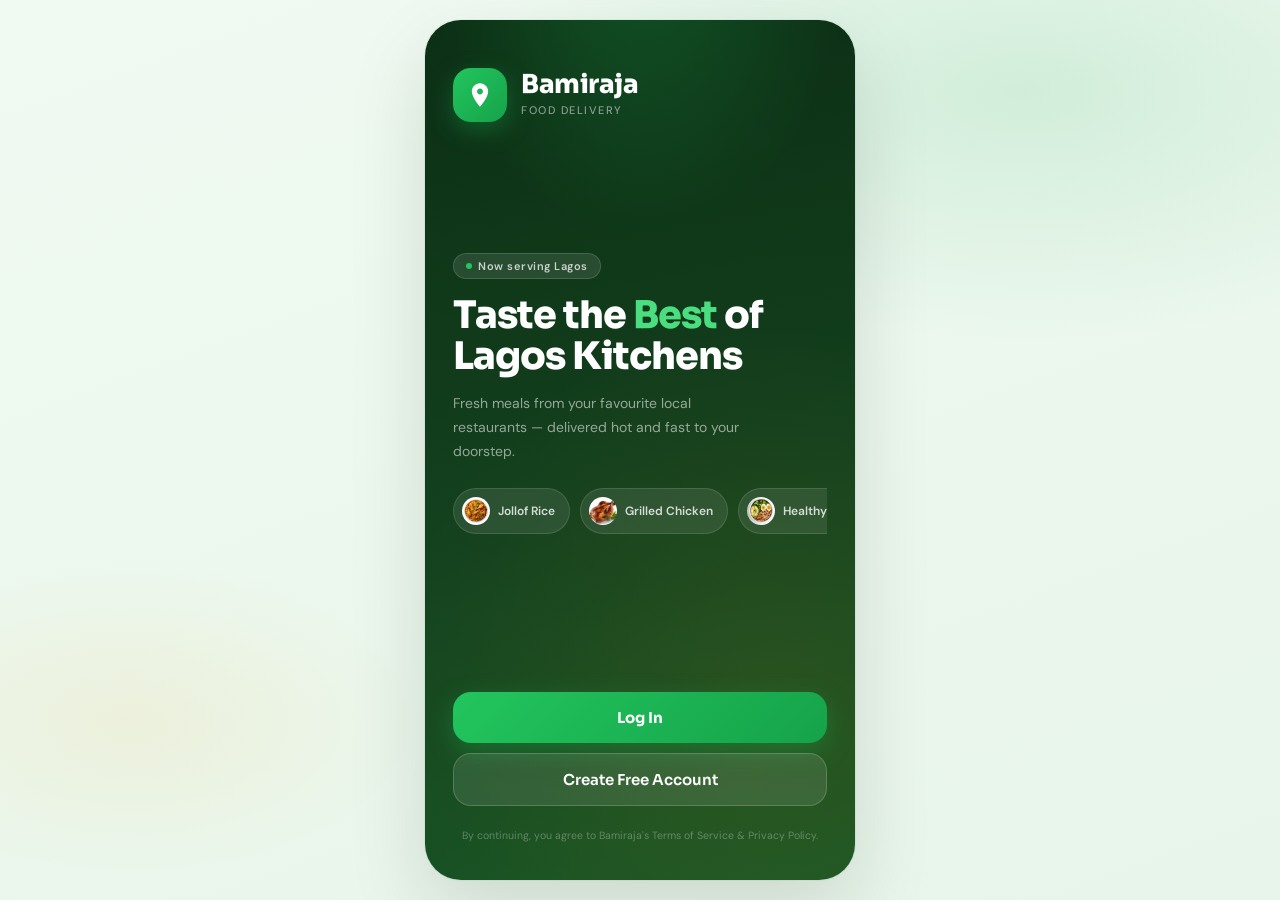
==== commit 42a20001: "update website" ====
--- a/index.html
+++ b/index.html
@@ -5,7 +5,7 @@
   <meta name="viewport" content="width=device-width, initial-scale=1.0">
   <title>Bamiraja — Fresh Food, Fast Delivery</title>
   <link href="https://fonts.googleapis.com/css2?family=Sora:wght@300;400;500;600;700;800&family=DM+Sans:wght@400;500;600&display=swap" rel="stylesheet">
-  <link rel="stylesheet" href="welcome.css">
+  <link rel="stylesheet" href="index.css">
 </head>
 <body>
   <div id="app-shell">
@@ -166,7 +166,7 @@
     </div>
 
   </div>
-    <script src="welcome.js"></script>
+    <script src="index.js"></script>
 
 </body>
 </html>
--- a/index.css
+++ b/index.css
@@ -0,0 +1,361 @@
+    :root {
+      --green: #16a34a;
+      --green-light: #22c55e;
+      --green-soft: rgba(22,163,74,0.10);
+      --gold: #f59e0b;
+      --dark: #0c1a0e;
+      --text: #1a2e1c;
+      --muted: #5a7560;
+      --surface: #ffffff;
+      --bg: #f0faf2;
+      --border: rgba(22,163,74,0.14);
+      --shadow: 0 32px 80px rgba(12,26,14,0.13);
+    }
+
+    *, *::before, *::after { box-sizing: border-box; margin: 0; padding: 0; }
+
+    html, body {
+      min-height: 100%;
+      font-family: 'DM Sans', sans-serif;
+      background: var(--bg);
+      color: var(--text);
+    }
+
+    body {
+      display: flex;
+      justify-content: center;
+      align-items: flex-start;
+      padding: 20px 16px;
+      min-height: 100vh;
+      background:
+        radial-gradient(ellipse 60% 40% at 80% 10%, rgba(22,163,74,0.13) 0%, transparent 70%),
+        radial-gradient(ellipse 40% 30% at 10% 80%, rgba(245,158,11,0.08) 0%, transparent 60%),
+        linear-gradient(160deg, #f0faf2 0%, #e8f5ea 100%);
+    }
+
+    #app-shell {
+      width: min(100%, 430px);
+      min-height: calc(100vh - 40px);
+      background: var(--surface);
+      border-radius: 36px;
+      overflow: hidden;
+      box-shadow: var(--shadow), 0 0 0 1px rgba(22,163,74,0.08);
+      position: relative;
+      display: flex;
+      flex-direction: column;
+    }
+
+    /* SCREENS */
+    .screen { display: none; flex-direction: column; flex: 1; }
+    .screen.active { display: flex; }
+
+    /* ── WELCOME SCREEN ── */
+    #screen-welcome {
+      background: linear-gradient(170deg, #0c1f0e 0%, #133318 55%, #1a4a20 100%);
+      color: white;
+      position: relative;
+      overflow: hidden;
+    }
+
+    #screen-welcome::before {
+      content: '';
+      position: absolute;
+      inset: 0;
+      background:
+        radial-gradient(ellipse 70% 50% at 50% -10%, rgba(34,197,94,0.25) 0%, transparent 70%),
+        radial-gradient(circle at 80% 80%, rgba(245,158,11,0.10) 0%, transparent 50%);
+    }
+
+    .hero-bg-img {
+      position: absolute;
+      inset: 0;
+      background-image: url('data:image/svg+xml,%3Csvg xmlns=%22http://www.w3.org/2000/svg%22 viewBox=%220 0 2 2%22%3E%3Crect width=%222%22 height=%222%22 fill=%22%2316a34a%22/%3E%3C/svg%3E');
+      background-size: cover;
+      background-position: center;
+      opacity: 0.12;
+    }
+
+    .welcome-content {
+      position: relative;
+      z-index: 2;
+      display: flex;
+      flex-direction: column;
+      flex: 1;
+      padding: 48px 28px 36px;
+      justify-content: space-between;
+    }
+
+    .logo-area {
+      display: flex;
+      align-items: center;
+      gap: 14px;
+    }
+
+    .logo-icon {
+      width: 54px;
+      height: 54px;
+      background: linear-gradient(135deg, #22c55e, #16a34a);
+      border-radius: 18px;
+      display: flex;
+      align-items: center;
+      justify-content: center;
+      box-shadow: 0 8px 24px rgba(22,163,74,0.4);
+      flex-shrink: 0;
+    }
+
+    .logo-icon svg { width: 28px; height: 28px; fill: white; }
+
+    .logo-text h1 {
+      font-family: 'Sora', sans-serif;
+      font-size: 26px;
+      font-weight: 800;
+      letter-spacing: -0.5px;
+      line-height: 1;
+      color: white;
+    }
+    .logo-text span {
+      font-size: 11px;
+      font-weight: 500;
+      color: rgba(255,255,255,0.5);
+      letter-spacing: 1.5px;
+      text-transform: uppercase;
+    }
+
+    .hero-text { text-align: left; }
+    .hero-text .eyebrow {
+      display: inline-flex;
+      align-items: center;
+      gap: 6px;
+      background: rgba(255,255,255,0.10);
+      border: 1px solid rgba(255,255,255,0.14);
+      padding: 5px 12px;
+      border-radius: 100px;
+      font-size: 11px;
+      font-weight: 600;
+      color: rgba(255,255,255,0.75);
+      letter-spacing: 0.5px;
+      margin-bottom: 16px;
+    }
+    .hero-text .eyebrow span { width: 6px; height: 6px; background: #22c55e; border-radius: 50%; display: inline-block; }
+    .hero-text h2 {
+      font-family: 'Sora', sans-serif;
+      font-size: 38px;
+      font-weight: 800;
+      line-height: 1.1;
+      letter-spacing: -1px;
+      color: white;
+      margin-bottom: 14px;
+    }
+    .hero-text h2 em {
+      font-style: normal;
+      color: #4ade80;
+    }
+    .hero-text p {
+      font-size: 14px;
+      color: rgba(255,255,255,0.55);
+      line-height: 1.7;
+      max-width: 300px;
+    }
+
+    .food-strip {
+      display: flex;
+      gap: 10px;
+      margin: 24px 0;
+      overflow-x: auto;
+      scrollbar-width: none;
+      padding-bottom: 4px;
+    }
+    .food-strip::-webkit-scrollbar { display: none; }
+    .food-chip {
+      flex-shrink: 0;
+      display: flex;
+      align-items: center;
+      gap: 8px;
+      background: rgba(255,255,255,0.09);
+      border: 1px solid rgba(255,255,255,0.12);
+      border-radius: 100px;
+      padding: 8px 14px 8px 8px;
+      font-size: 12px;
+      font-weight: 600;
+      color: rgba(255,255,255,0.8);
+    }
+    .food-chip img { width: 28px; height: 28px; border-radius: 50%; object-fit: cover; }
+
+    .welcome-actions { display: flex; flex-direction: column; gap: 10px; }
+    .btn-primary {
+      width: 100%;
+      background: linear-gradient(135deg, #22c55e, #16a34a);
+      color: white;
+      border: none;
+      border-radius: 18px;
+      padding: 16px;
+      font-family: 'Sora', sans-serif;
+      font-size: 15px;
+      font-weight: 700;
+      cursor: pointer;
+      box-shadow: 0 8px 24px rgba(22,163,74,0.4);
+      transition: transform 0.2s, filter 0.2s;
+    }
+    .btn-primary:hover { transform: translateY(-2px); filter: brightness(1.06); }
+    .btn-primary:active { transform: translateY(0); }
+
+    .btn-secondary {
+      width: 100%;
+      background: rgba(255,255,255,0.10);
+      color: white;
+      border: 1px solid rgba(255,255,255,0.18);
+      border-radius: 18px;
+      padding: 16px;
+      font-family: 'Sora', sans-serif;
+      font-size: 15px;
+      font-weight: 600;
+      cursor: pointer;
+      transition: background 0.2s;
+    }
+    .btn-secondary:hover { background: rgba(255,255,255,0.16); }
+
+    .portal-links {
+      display: grid;
+      grid-template-columns: 1fr 1fr 1fr;
+      gap: 8px;
+      margin-top: 10px;
+    }
+    .portal-link {
+      display: flex;
+      flex-direction: column;
+      align-items: center;
+      gap: 6px;
+      background: rgba(255,255,255,0.07);
+      border: 1px solid rgba(255,255,255,0.10);
+      border-radius: 16px;
+      padding: 12px 8px;
+      text-decoration: none;
+      color: rgba(255,255,255,0.65);
+      font-size: 11px;
+      font-weight: 600;
+      transition: background 0.2s;
+    }
+    .portal-link:hover { background: rgba(255,255,255,0.14); color: white; }
+    .portal-link svg { width: 20px; height: 20px; fill: currentColor; opacity: 0.9; }
+
+    .terms { text-align: center; font-size: 10.5px; color: rgba(255,255,255,0.3); margin-top: 12px; line-height: 1.5; }
+
+    /* ── AUTH SCREENS ── */
+    #screen-login, #screen-register {
+      background: var(--surface);
+      padding: 0;
+    }
+
+    .auth-header {
+      background: linear-gradient(160deg, #0c1f0e, #1a4a20);
+      padding: 36px 28px 32px;
+      color: white;
+      position: relative;
+      overflow: hidden;
+    }
+    .auth-header::after {
+      content: '';
+      position: absolute;
+      bottom: -20px;
+      left: 0; right: 0;
+      height: 40px;
+      background: var(--surface);
+      border-radius: 30px 30px 0 0;
+    }
+
+    .back-btn {
+      width: 38px; height: 38px;
+      background: rgba(255,255,255,0.12);
+      border: 1px solid rgba(255,255,255,0.15);
+      border-radius: 12px;
+      display: flex; align-items: center; justify-content: center;
+      cursor: pointer;
+      color: white;
+      margin-bottom: 20px;
+      transition: background 0.2s;
+    }
+    .back-btn:hover { background: rgba(255,255,255,0.2); }
+    .back-btn svg { width: 18px; height: 18px; fill: white; }
+
+    .auth-header h2 {
+      font-family: 'Sora', sans-serif;
+      font-size: 26px;
+      font-weight: 800;
+      letter-spacing: -0.5px;
+      margin-bottom: 4px;
+    }
+    .auth-header p { font-size: 13px; color: rgba(255,255,255,0.55); }
+
+    .auth-body { padding: 8px 28px 32px; flex: 1; overflow-y: auto; }
+
+    .form-group { margin-bottom: 16px; }
+    .form-label {
+      display: block;
+      font-size: 11px;
+      font-weight: 700;
+      color: var(--muted);
+      text-transform: uppercase;
+      letter-spacing: 0.8px;
+      margin-bottom: 7px;
+    }
+    .input-wrap { position: relative; }
+    .input-wrap svg {
+      position: absolute;
+      left: 14px; top: 50%;
+      transform: translateY(-50%);
+      width: 18px; height: 18px;
+      fill: #9cbbad;
+    }
+    .form-input {
+      width: 100%;
+      padding: 13px 14px 13px 42px;
+      background: #f6faf7;
+      border: 1.5px solid var(--border);
+      border-radius: 14px;
+      font-family: 'DM Sans', sans-serif;
+      font-size: 14px;
+      color: var(--text);
+      outline: none;
+      transition: border-color 0.2s, background 0.2s;
+    }
+    .form-input:focus { border-color: var(--green); background: white; }
+    select.form-input { padding-left: 14px; cursor: pointer; }
+
+    .forgot-link { float: right; font-size: 12px; font-weight: 600; color: var(--green); text-decoration: none; }
+    .forgot-link:hover { text-decoration: underline; }
+
+    .auth-submit {
+      width: 100%;
+      background: linear-gradient(135deg, #22c55e, #16a34a);
+      color: white;
+      border: none;
+      border-radius: 16px;
+      padding: 15px;
+      font-family: 'Sora', sans-serif;
+      font-size: 15px;
+      font-weight: 700;
+      cursor: pointer;
+      margin-top: 8px;
+      box-shadow: 0 6px 20px rgba(22,163,74,0.3);
+      transition: transform 0.2s, filter 0.2s;
+    }
+    .auth-submit:hover { transform: translateY(-2px); filter: brightness(1.06); }
+
+    .auth-switch {
+      text-align: center;
+      margin-top: 20px;
+      font-size: 13px;
+      color: var(--muted);
+    }
+    .auth-switch button {
+      background: none; border: none;
+      color: var(--green); font-weight: 700;
+      font-size: 13px; cursor: pointer; font-family: inherit;
+    }
+    .auth-switch button:hover { text-decoration: underline; }
+
+    /* DIVIDER */
+    .form-divider { display: flex; align-items: center; gap: 10px; margin: 18px 0; }
+    .form-divider span { font-size: 11px; color: #b0c4b8; font-weight: 500; }
+    .form-divider::before, .form-divider::after { content: ''; flex: 1; height: 1px; background: var(--border); }
+ 
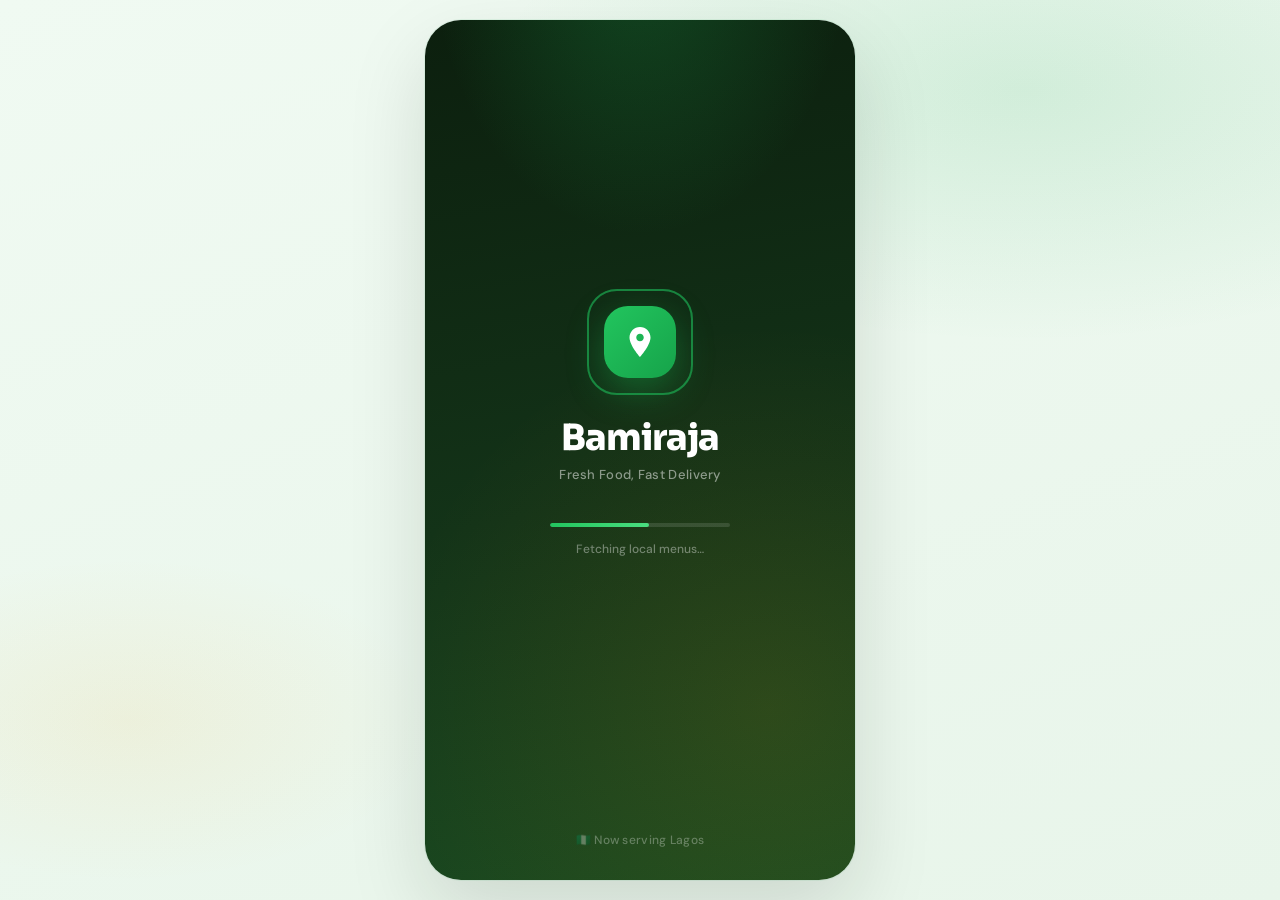
==== commit d1eb971b: "update website" ====
--- a/index.html
+++ b/index.html
@@ -10,8 +10,32 @@
 <body>
   <div id="app-shell">
 
+    <!-- LOADING SCREEN -->
+    <div id="screen-loading" class="screen active">
+      <div class="loading-content">
+        <div class="loading-logo">
+          <div class="loading-icon">
+            <svg viewBox="0 0 24 24" xmlns="http://www.w3.org/2000/svg">
+              <path d="M12 2C8.13 2 5 5.13 5 9c0 5.25 7 13 7 13s7-7.75 7-13c0-3.87-3.13-7-7-7zm0 9.5c-1.38 0-2.5-1.12-2.5-2.5s1.12-2.5 2.5-2.5 2.5 1.12 2.5 2.5-1.12 2.5-2.5 2.5z"/>
+            </svg>
+          </div>
+          <div class="loading-pulse-ring"></div>
+          <div class="loading-pulse-ring delay"></div>
+        </div>
+        <h1 class="loading-brand">Bamiraja</h1>
+        <p class="loading-tagline">Fresh Food, Fast Delivery</p>
+        <div class="loading-bar-wrap">
+          <div class="loading-bar" id="loading-bar"></div>
+        </div>
+        <p class="loading-hint" id="loading-hint">Getting things ready…</p>
+      </div>
+      <div class="loading-footer">
+        <span>🇳🇬 Now serving Lagos</span>
+      </div>
+    </div>
+
     <!-- WELCOME SCREEN -->
-    <div id="screen-welcome" class="screen active">
+    <div id="screen-welcome" class="screen">
       <div class="hero-bg-img"></div>
       <div class="welcome-content">
         <div class="logo-area">
@@ -169,4 +193,4 @@
     <script src="index.js"></script>
 
 </body>
-</html>
+</html>
--- a/index.css
+++ b/index.css
@@ -1,4 +1,4 @@
-    :root {
+:root {
       --green: #16a34a;
       --green-light: #22c55e;
       --green-soft: rgba(22,163,74,0.10);
@@ -358,4 +358,157 @@
     .form-divider { display: flex; align-items: center; gap: 10px; margin: 18px 0; }
     .form-divider span { font-size: 11px; color: #b0c4b8; font-weight: 500; }
     .form-divider::before, .form-divider::after { content: ''; flex: 1; height: 1px; background: var(--border); }
- 
+
+    /* ── LOADING SCREEN ── */
+    #screen-loading {
+      background: linear-gradient(170deg, #0c1f0e 0%, #133318 55%, #1a4a20 100%);
+      color: white;
+      position: relative;
+      overflow: hidden;
+      justify-content: space-between;
+    }
+
+    #screen-loading::before {
+      content: '';
+      position: absolute;
+      inset: 0;
+      background:
+        radial-gradient(ellipse 70% 50% at 50% -10%, rgba(34,197,94,0.25) 0%, transparent 70%),
+        radial-gradient(circle at 80% 80%, rgba(245,158,11,0.10) 0%, transparent 50%);
+      pointer-events: none;
+    }
+
+    .loading-content {
+      position: relative;
+      z-index: 2;
+      flex: 1;
+      display: flex;
+      flex-direction: column;
+      align-items: center;
+      justify-content: center;
+      padding: 48px 28px 24px;
+      gap: 0;
+    }
+
+    .loading-logo {
+      position: relative;
+      width: 90px;
+      height: 90px;
+      display: flex;
+      align-items: center;
+      justify-content: center;
+      margin-bottom: 28px;
+    }
+
+    .loading-icon {
+      width: 72px;
+      height: 72px;
+      background: linear-gradient(135deg, #22c55e, #16a34a);
+      border-radius: 24px;
+      display: flex;
+      align-items: center;
+      justify-content: center;
+      box-shadow: 0 12px 36px rgba(22,163,74,0.45);
+      position: relative;
+      z-index: 2;
+      animation: loading-icon-pop 0.6s cubic-bezier(0.34,1.56,0.64,1) both;
+    }
+
+    .loading-icon svg {
+      width: 36px;
+      height: 36px;
+      fill: white;
+    }
+
+    .loading-pulse-ring {
+      position: absolute;
+      inset: -8px;
+      border-radius: 30px;
+      border: 2px solid rgba(34,197,94,0.35);
+      animation: loading-pulse 2s ease-out infinite;
+    }
+
+    .loading-pulse-ring.delay {
+      animation-delay: 0.7s;
+    }
+
+    @keyframes loading-pulse {
+      0%   { transform: scale(1); opacity: 0.7; }
+      100% { transform: scale(1.5); opacity: 0; }
+    }
+
+    @keyframes loading-icon-pop {
+      0%   { transform: scale(0.6); opacity: 0; }
+      100% { transform: scale(1); opacity: 1; }
+    }
+
+    .loading-brand {
+      font-family: 'Sora', sans-serif;
+      font-size: 36px;
+      font-weight: 800;
+      letter-spacing: -1px;
+      color: white;
+      margin-bottom: 6px;
+      animation: loading-fade-up 0.5s 0.3s ease both;
+    }
+
+    .loading-tagline {
+      font-size: 13px;
+      color: rgba(255,255,255,0.5);
+      font-weight: 500;
+      letter-spacing: 0.3px;
+      margin-bottom: 40px;
+      animation: loading-fade-up 0.5s 0.45s ease both;
+    }
+
+    @keyframes loading-fade-up {
+      0%   { transform: translateY(10px); opacity: 0; }
+      100% { transform: translateY(0);    opacity: 1; }
+    }
+
+    .loading-bar-wrap {
+      width: 180px;
+      height: 4px;
+      background: rgba(255,255,255,0.12);
+      border-radius: 100px;
+      overflow: hidden;
+      margin-bottom: 14px;
+      animation: loading-fade-up 0.5s 0.55s ease both;
+    }
+
+    .loading-bar {
+      height: 100%;
+      width: 0%;
+      background: linear-gradient(90deg, #22c55e, #4ade80);
+      border-radius: 100px;
+      transition: width 0.3s ease;
+    }
+
+    .loading-hint {
+      font-size: 12px;
+      color: rgba(255,255,255,0.38);
+      font-weight: 500;
+      animation: loading-fade-up 0.5s 0.6s ease both;
+      min-height: 18px;
+    }
+
+    .loading-footer {
+      position: relative;
+      z-index: 2;
+      text-align: center;
+      padding: 20px 28px 32px;
+      font-size: 12px;
+      color: rgba(255,255,255,0.3);
+      font-weight: 500;
+      letter-spacing: 0.3px;
+    }
+
+    /* fade-out transition */
+    #screen-loading.fade-out {
+      animation: screen-fade-out 0.5s ease forwards;
+    }
+
+    @keyframes screen-fade-out {
+      0%   { opacity: 1; }
+      100% { opacity: 0; pointer-events: none; }
+    }
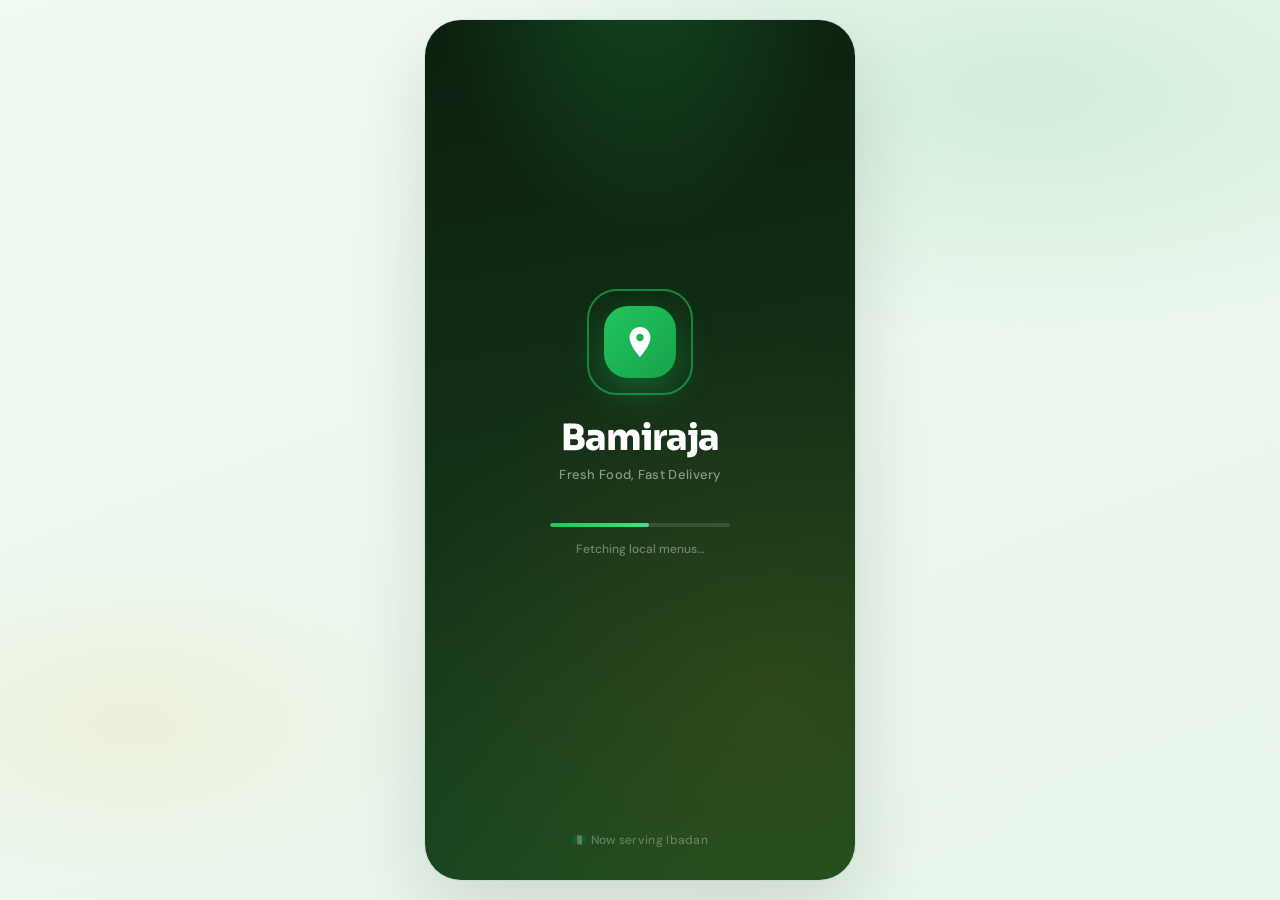
==== commit 7d933ea6: "update website" ====
--- a/index.html
+++ b/index.html
@@ -30,7 +30,7 @@
         <p class="loading-hint" id="loading-hint">Getting things ready…</p>
       </div>
       <div class="loading-footer">
-        <span>🇳🇬 Now serving Lagos</span>
+        <span>🇳🇬 Now serving Ibadan</span>
       </div>
     </div>
 
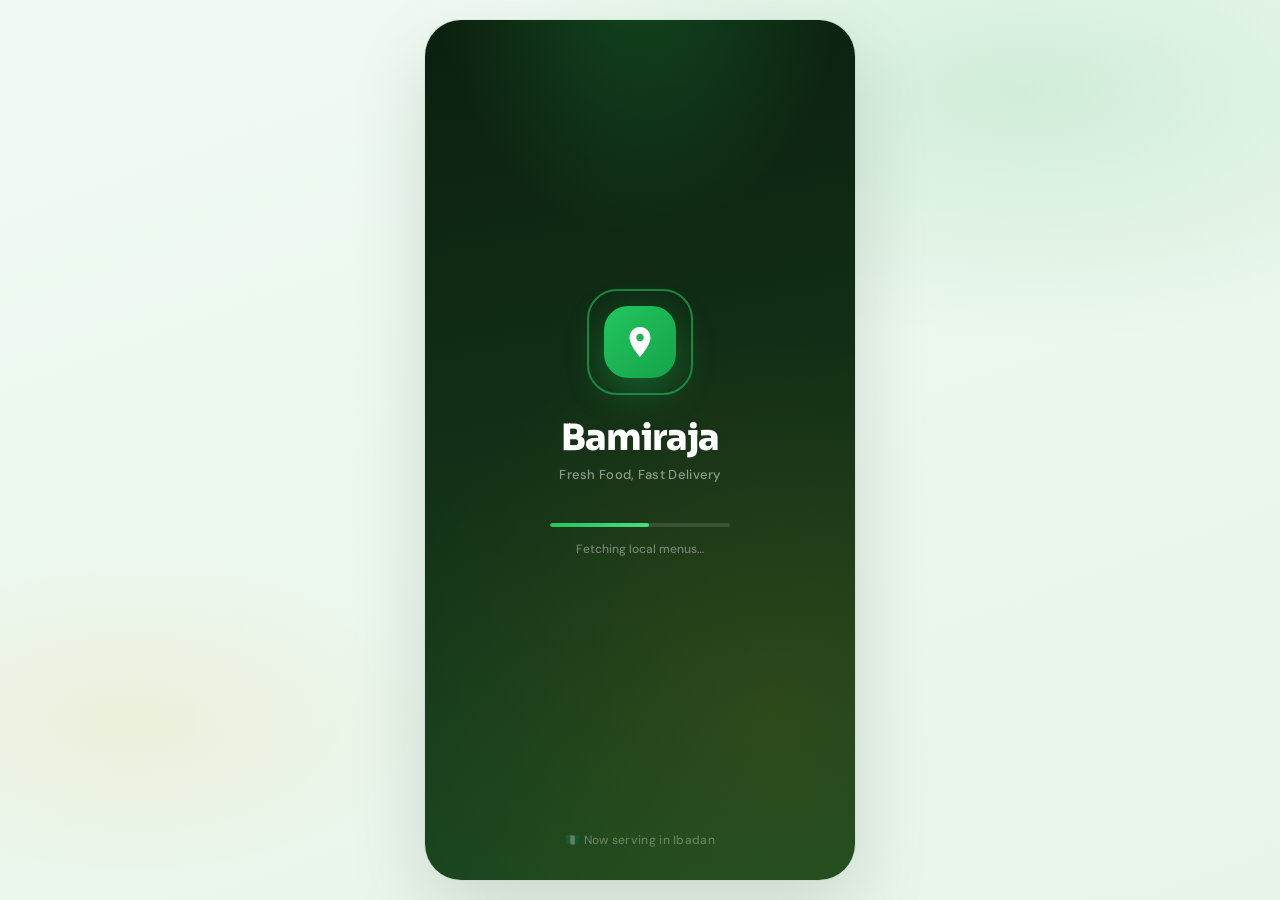
==== commit a6f67817: "update website" ====
--- a/index.html
+++ b/index.html
@@ -30,7 +30,7 @@
         <p class="loading-hint" id="loading-hint">Getting things ready…</p>
       </div>
       <div class="loading-footer">
-        <span>🇳🇬 Now serving Ibadan</span>
+        <span>🇳🇬 Now serving in Ibadan</span>
       </div>
     </div>
 
@@ -52,8 +52,8 @@
 
         <div>
           <div class="hero-text">
-            <div class="eyebrow"><span></span> Now serving Lagos</div>
-            <h2>Taste the <em>Best</em> of Lagos Kitchens</h2>
+            <div class="eyebrow"><span></span> Now serving Ibadan</div>
+            <h2>Taste the <em>Best</em> of Ibadan Kitchen</h2>
             <p>Fresh meals from your favourite local restaurants — delivered hot and fast to your doorstep.</p>
           </div>
 
